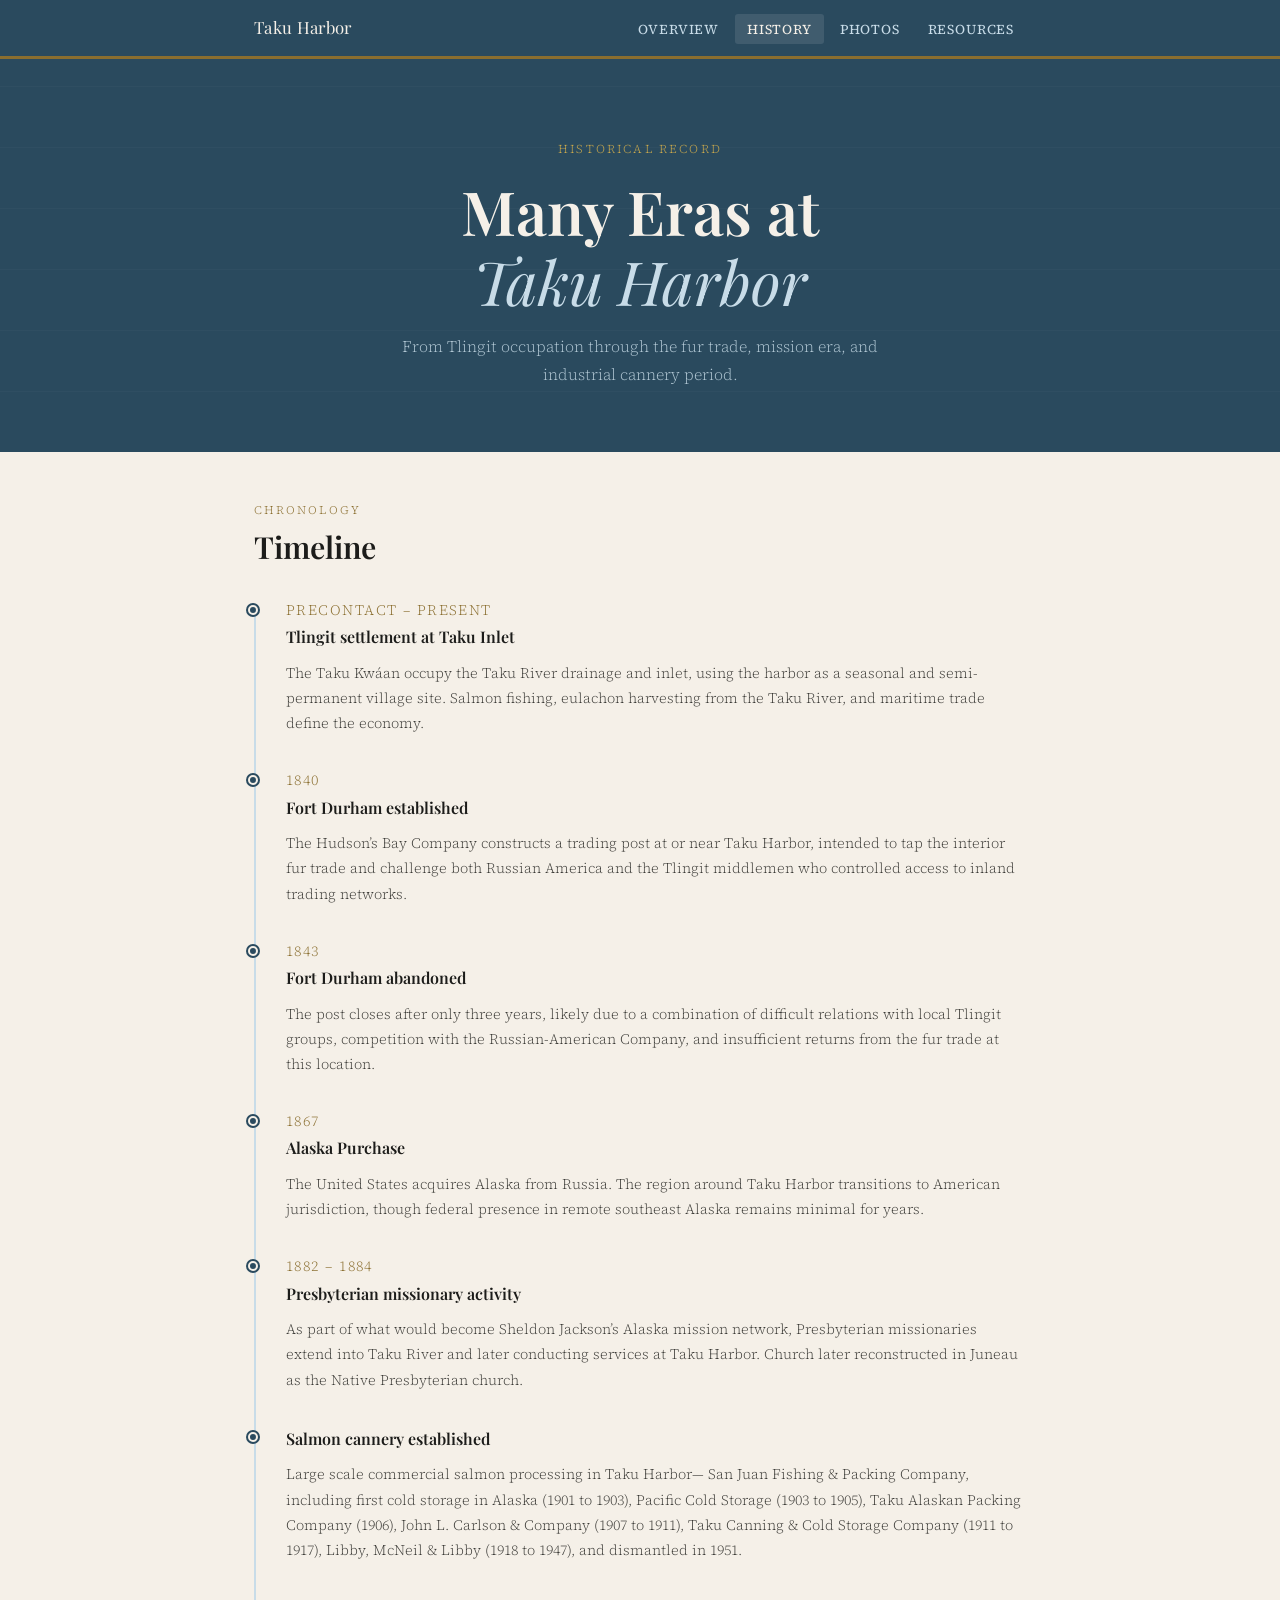
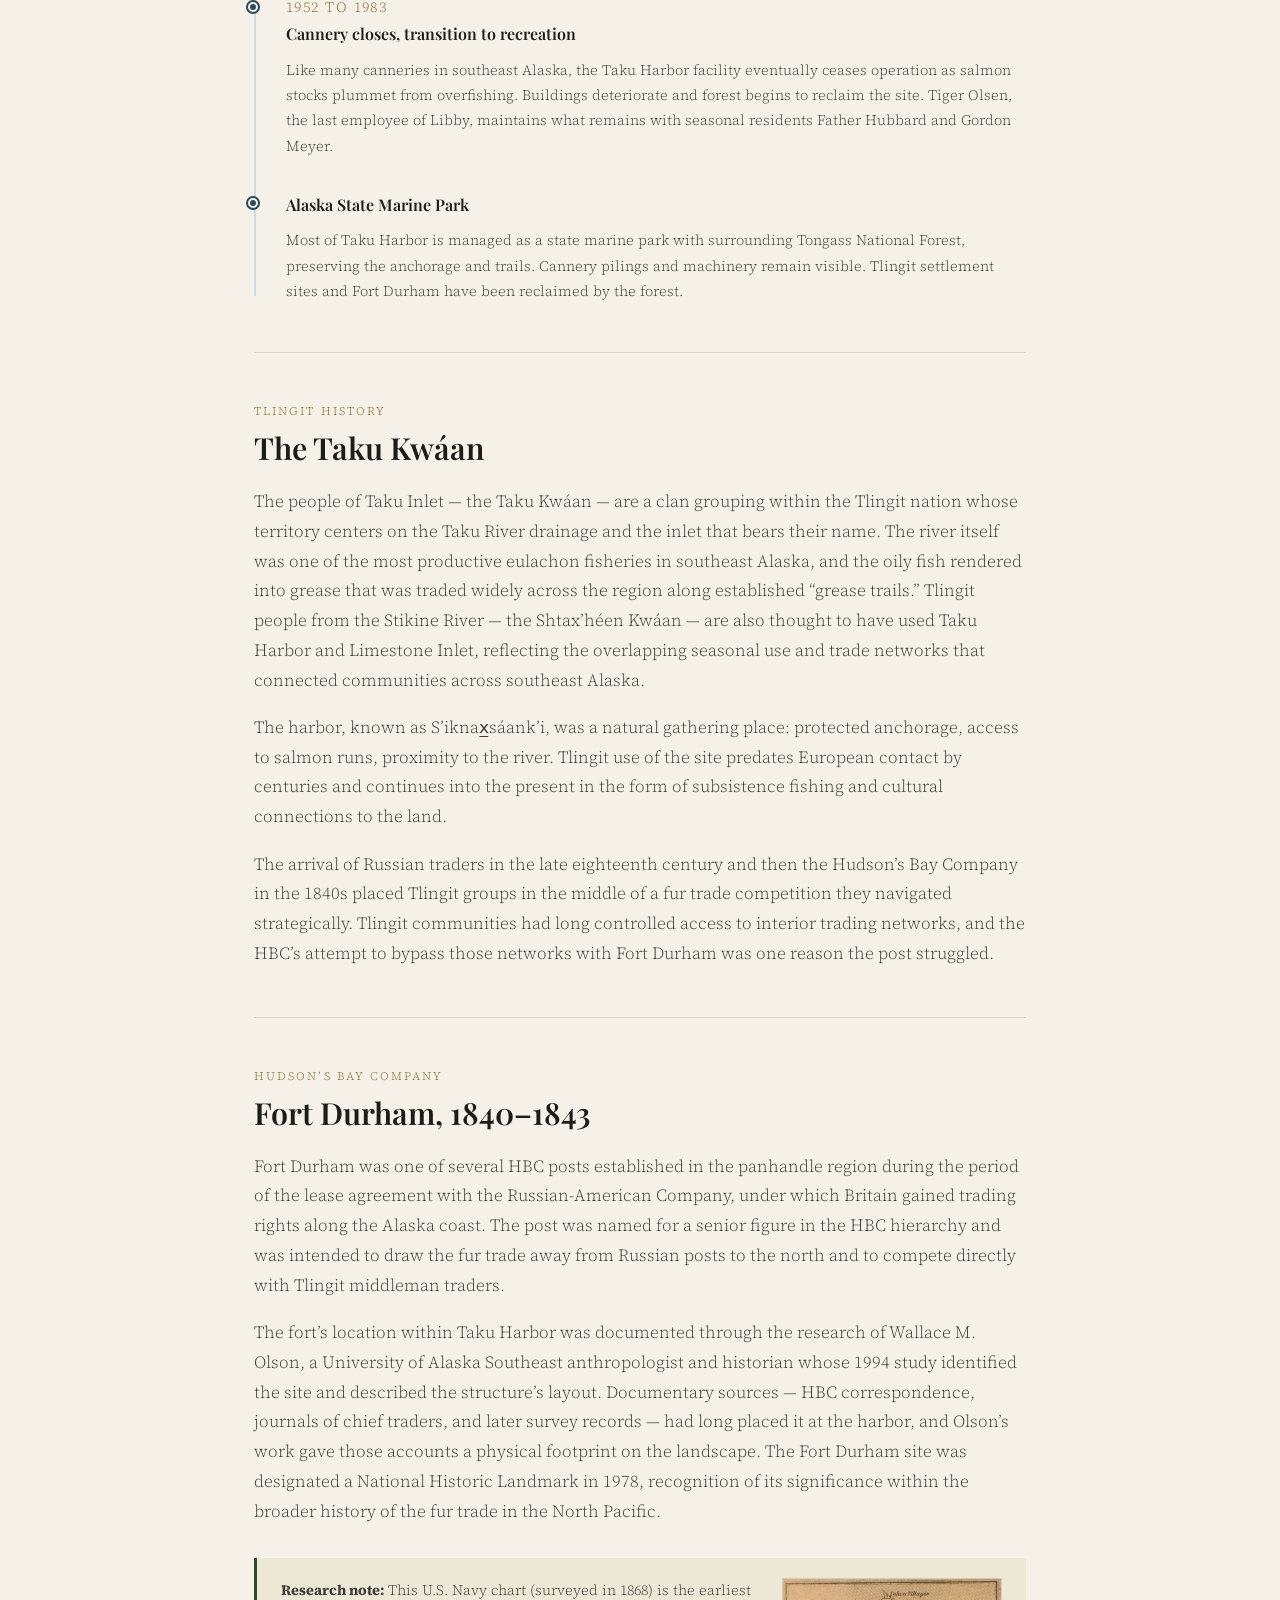
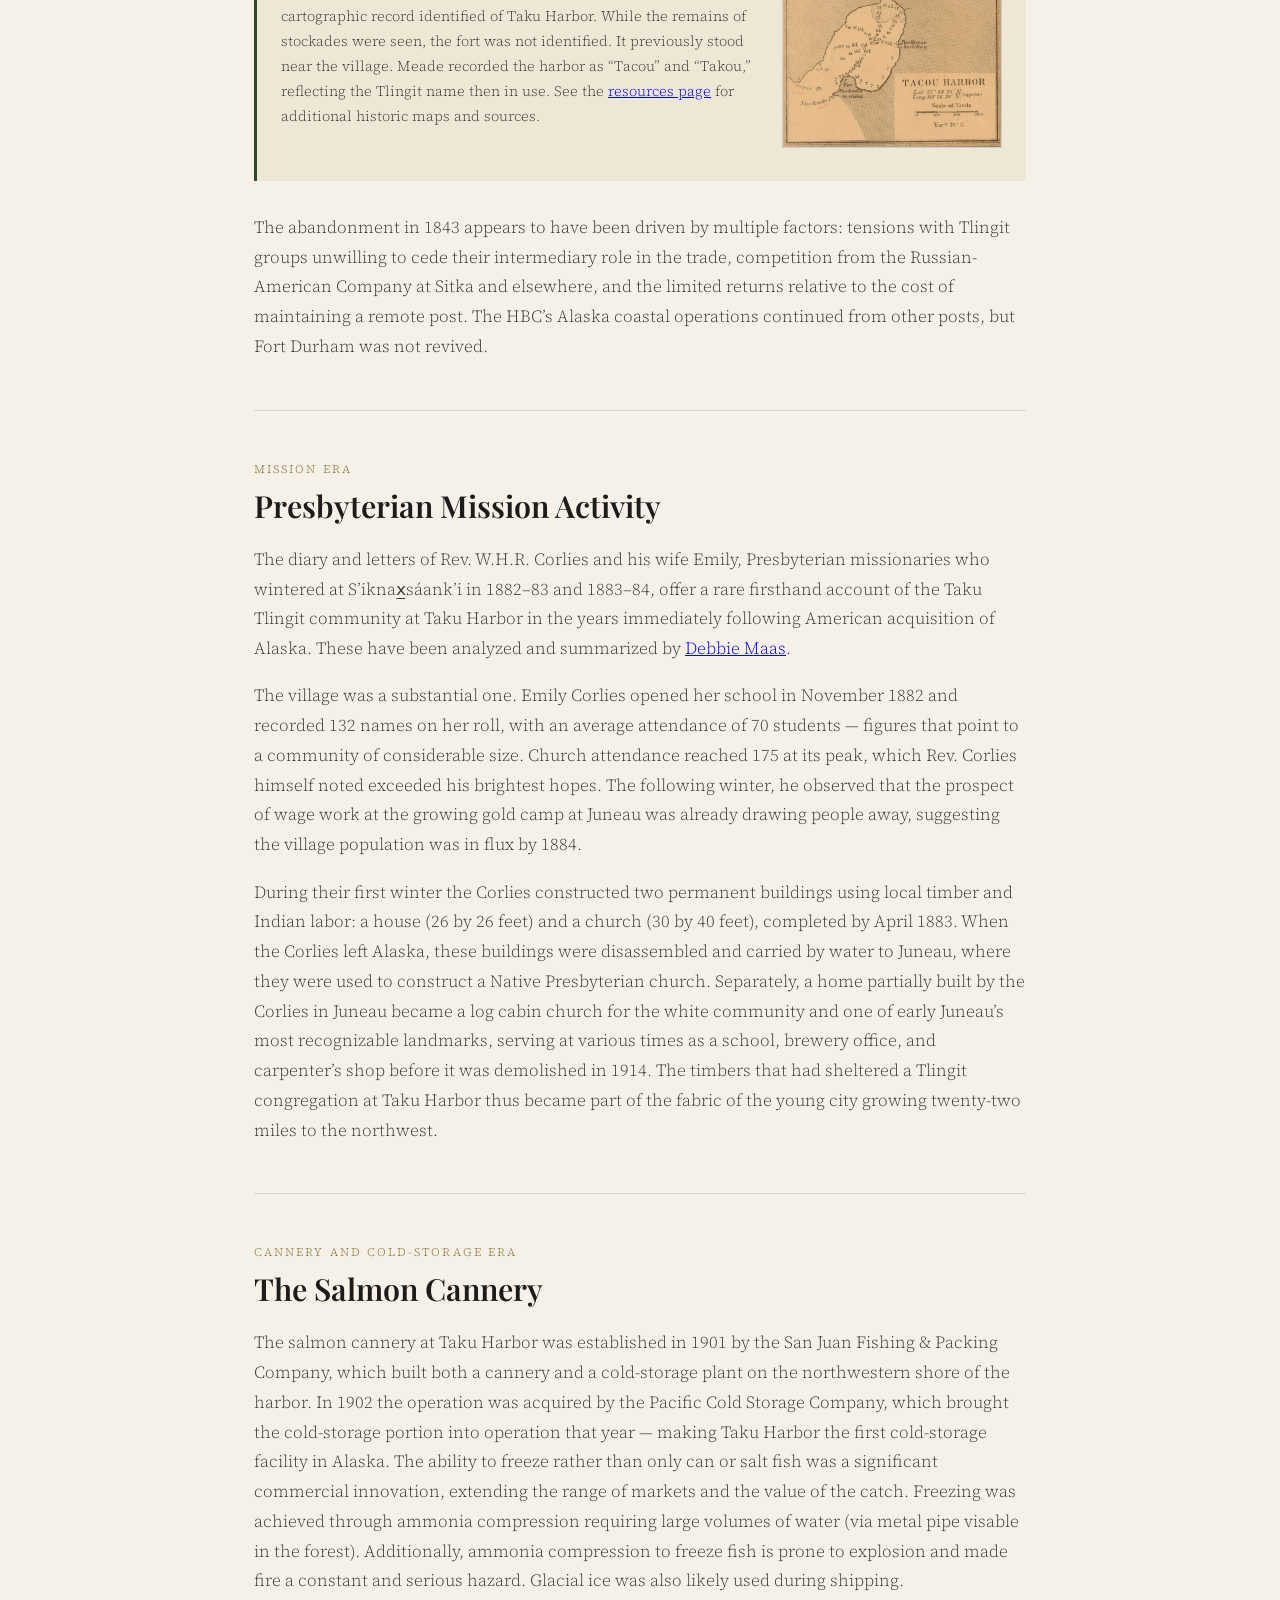
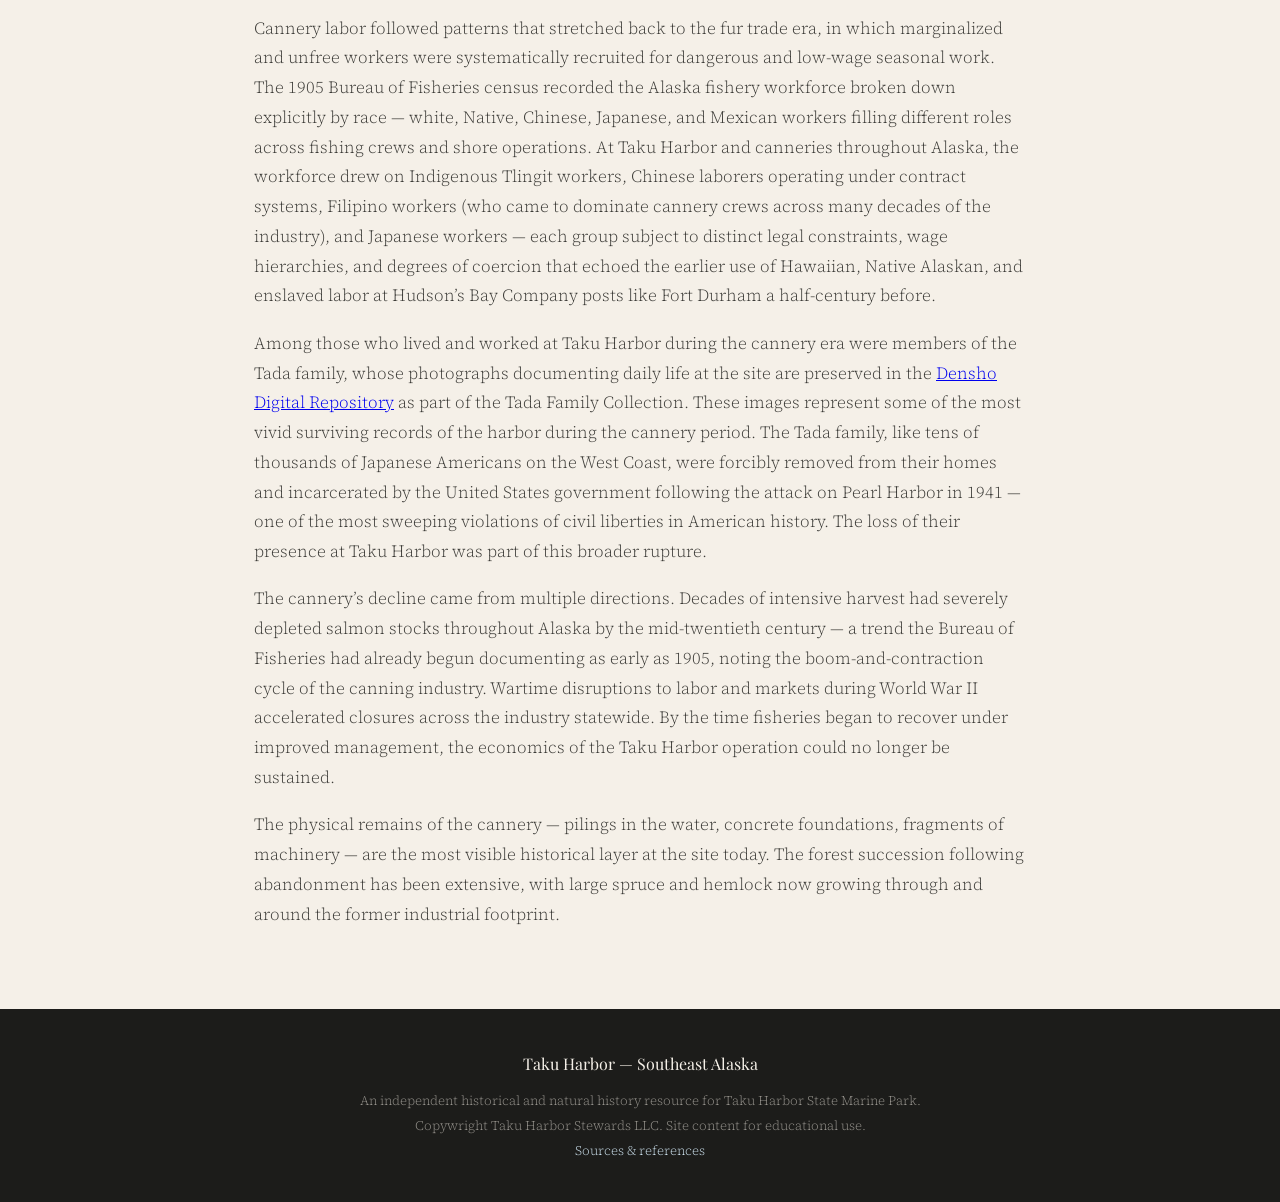
==== history.html @ 0e45187f "Update history.html" ====
<!DOCTYPE html>
<html lang="en">
<head>
  <meta charset="UTF-8">
  <meta name="viewport" content="width=device-width, initial-scale=1.0">
  <title>History — Taku Harbor</title>
  <meta name="description" content="The layered history of Taku Harbor: Tlingit settlements, Brief Hudson Bay Trading Post (Fort Durham 1840–1843), Salmon cannery boom, and State Marine Park.">
  <link rel="stylesheet" href="css/style.css">
</head>
<body>

<nav>
  <div class="nav-inner">
    <a href="index.html" class="site-title">Taku Harbor</a>
    <ul>
      <li><a href="index.html">Overview</a></li>
      <li><a href="history.html" class="active">History</a></li>
      <li><a href="photos.html">Photos</a></li>
      <li><a href="resources.html">Resources</a></li>
    </ul>
  </div>
</nav>

<header class="hero">
  <p class="hero-eyebrow">Historical record</p>
  <h1>Many Eras at<br><em>Taku Harbor</em></h1>
  <p class="hero-sub">From Tlingit occupation through the fur trade, mission era, and industrial cannery period.</p>
</header>

<main>

  <!-- TIMELINE OVERVIEW -->
  <p class="section-label">Chronology</p>
  <h2>Timeline</h2>

  <div class="timeline">
    <div class="timeline-item">
      <p class="timeline-date">Precontact &ndash; present</p>
      <h3>Tlingit settlement at Taku Inlet</h3>
      <p>The Taku Kwáan occupy the Taku River drainage and inlet, using the harbor as a seasonal and semi-permanent village site. Salmon fishing, eulachon harvesting from the Taku River, and maritime trade define the economy.</p>
    </div>
    <div class="timeline-item">
      <p class="timeline-date">1840</p>
      <h3>Fort Durham established</h3>
      <p>The Hudson&rsquo;s Bay Company constructs a trading post at or near Taku Harbor, intended to tap the interior fur trade and challenge both Russian America and the Tlingit middlemen who controlled access to inland trading networks.</p>
    </div>
    <div class="timeline-item">
      <p class="timeline-date">1843</p>
      <h3>Fort Durham abandoned</h3>
      <p>The post closes after only three years, likely due to a combination of difficult relations with local Tlingit groups, competition with the Russian-American Company, and insufficient returns from the fur trade at this location.</p>
    </div>
    <div class="timeline-item">
      <p class="timeline-date">1867</p>
      <h3>Alaska Purchase</h3>
      <p>The United States acquires Alaska from Russia. The region around Taku Harbor transitions to American jurisdiction, though federal presence in remote southeast Alaska remains minimal for years.</p>
    </div>
    <div class="timeline-item">
      <p class="timeline-date">1882 &ndash; 1884</p>
      <h3>Presbyterian missionary activity</h3>
      <p>As part of what would become Sheldon Jackson&rsquo;s Alaska mission network, Presbyterian missionaries extend into Taku River and later conducting services at Taku Harbor. Church later reconstructed in Juneau as the Native Presbyterian church.</p>
    </div>
    <div class="timeline-item">
      <p class="timeline-date"1901 to 1951</p>
      <h3>Salmon cannery established</h3>
      <p>Large scale commercial salmon processing in Taku Harbor— San Juan Fishing & Packing Company, including first cold storage in Alaska (1901 to 1903), Pacific Cold Storage (1903 to 1905), Taku Alaskan Packing Company (1906), John L. Carlson & Company (1907 to 1911), Taku Canning & Cold Storage Company (1911 to 1917), Libby, McNeil & Libby (1918 to 1947), and dismantled in 1951.</p>
    </div>
    <div class="timeline-item">
      <p class="timeline-date">1952 to 1983</p>
      <h3>Cannery closes, transition to recreation</h3>
      <p>Like many canneries in southeast Alaska, the Taku Harbor facility eventually ceases operation as salmon stocks plummet from overfishing. Buildings deteriorate and forest begins to reclaim the site. Tiger Olsen, the last employee of Libby, maintains what remains with seasonal residents Father Hubbard and Gordon Meyer.</p>
    </div>
    <div class="timeline-item">
      <p class="timeline-date"1986 to Present</p>
      <h3>Alaska State Marine Park</h3>
      <p>Most of Taku Harbor is managed as a state marine park with surrounding Tongass National Forest, preserving the anchorage and trails. Cannery pilings and machinery remain visible. Tlingit settlement sites and Fort Durham have been reclaimed by the forest.</p>
    </div>
  </div>

  <hr class="rule">

  <!-- TLINGIT -->
  <p class="section-label" id="tlingit">Tlingit history</p>
  <h2>The Taku Kwáan</h2>

  <p>The people of Taku Inlet — the Taku Kwáan — are a clan grouping within the Tlingit nation whose territory centers on the Taku River drainage and the inlet that bears their name. The river itself was one of the most productive eulachon fisheries in southeast Alaska, and the oily fish rendered into grease that was traded widely across the region along established &ldquo;grease trails.&rdquo; Tlingit people from the Stikine River — the Shtax&rsquo;héen Kwáan — are also thought to have used Taku Harbor and Limestone Inlet, reflecting the overlapping seasonal use and trade networks that connected communities across southeast Alaska.</p>
  <p>The harbor, known as S&#x2019;iknax&#x0332;s&#xE1;ank&#x02BC;i, was a natural gathering place: protected anchorage, access to salmon runs, proximity to the river. Tlingit use of the site predates European contact by centuries and continues into the present in the form of subsistence fishing and cultural connections to the land.</p>

  <p>The arrival of Russian traders in the late eighteenth century and then the Hudson&rsquo;s Bay Company in the 1840s placed Tlingit groups in the middle of a fur trade competition they navigated strategically. Tlingit communities had long controlled access to interior trading networks, and the HBC&rsquo;s attempt to bypass those networks with Fort Durham was one reason the post struggled.</p>

  <hr class="rule">

  <!-- FORT DURHAM -->
  <p class="section-label" id="fort-durham">Hudson&rsquo;s Bay Company</p>
  <h2>Fort Durham, 1840&ndash;1843</h2>

  <p>Fort Durham was one of several HBC posts established in the panhandle region during the period of the lease agreement with the Russian-American Company, under which Britain gained trading rights along the Alaska coast. The post was named for a senior figure in the HBC hierarchy and was intended to draw the fur trade away from Russian posts to the north and to compete directly with Tlingit middleman traders.</p>

  <p>The fort&rsquo;s location within Taku Harbor was documented through the research of Wallace M. Olson, a University of Alaska Southeast anthropologist and historian whose 1994 study identified the site and described the structure&rsquo;s layout. Documentary sources — HBC correspondence, journals of chief traders, and later survey records — had long placed it at the harbor, and Olson&rsquo;s work gave those accounts a physical footprint on the landscape. The Fort Durham site was designated a National Historic Landmark in 1978, recognition of its significance within the broader history of the fur trade in the North Pacific.</p>
  
  <div class="infobox">
    <img src="images/historic/taku-harbor-navy-1868.jpg" 
       alt="1868 U.S. Navy chart of Taku Harbor surveyed by Commander R. W. Meade, USN" 
       style="float: right; margin: 0 0 0.75em 1.25em; max-width: 220px; border: 1px solid #ccc;">
    <p><strong>Research note:</strong> This U.S. Navy chart (surveyed in 1868) is the earliest cartographic record identified of Taku Harbor. While the remains of stockades were seen, the fort was not identified. It previously stood near the village. Meade recorded the harbor as &ldquo;Tacou&rdquo; and &ldquo;Takou,&rdquo; reflecting the Tlingit name then in use. See the <a href="resources.html">resources page</a> for additional historic maps and sources.</p>
    <div style="clear: both;"></div>
  </div>

  <p>The abandonment in 1843 appears to have been driven by multiple factors: tensions with Tlingit groups unwilling to cede their intermediary role in the trade, competition from the Russian-American Company at Sitka and elsewhere, and the limited returns relative to the cost of maintaining a remote post. The HBC&rsquo;s Alaska coastal operations continued from other posts, but Fort Durham was not revived.</p>

  <hr class="rule">

  <!-- MISSION -->
  <p class="section-label" id="mission">Mission era</p>
  <h2>Presbyterian Mission Activity</h2>
<p>The diary and letters of Rev. W.H.R. Corlies and his wife Emily, Presbyterian missionaries who wintered at S&#x2019;iknax&#x0332;s&#xE1;ank&#x02BC;i in 1882&ndash;83 and 1883&ndash;84, offer a rare firsthand account of the Taku Tlingit community at Taku Harbor in the years immediately following American acquisition of Alaska. These have been analyzed and summarized by <a href="https://www.takudebbie.com/Corlies_biography_Maas_1-23.pdf" target="_blank">Debbie Maas</a>.</p>

<p>The village was a substantial one. Emily Corlies opened her school in November 1882 and recorded 132 names on her roll, with an average attendance of 70 students &mdash; figures that point to a community of considerable size. Church attendance reached 175 at its peak, which Rev. Corlies himself noted exceeded his brightest hopes. The following winter, he observed that the prospect of wage work at the growing gold camp at Juneau was already drawing people away, suggesting the village population was in flux by 1884.</p>

<p>During their first winter the Corlies constructed two permanent buildings using local timber and Indian labor: a house (26 by 26 feet) and a church (30 by 40 feet), completed by April 1883. When the Corlies left Alaska, these buildings were disassembled and carried by water to Juneau, where they were used to construct a Native Presbyterian church. Separately, a home partially built by the Corlies in Juneau became a log cabin church for the white community and one of early Juneau&rsquo;s most recognizable landmarks, serving at various times as a school, brewery office, and carpenter&rsquo;s shop before it was demolished in 1914. The timbers that had sheltered a Tlingit congregation at Taku Harbor thus became part of the fabric of the young city growing twenty-two miles to the northwest.</p>
  <hr class="rule">

  <!-- CANNERY -->
  <p class="section-label" id="cannery">Cannery and cold-storage era</p>
  <h2>The Salmon Cannery</h2>
<p>The salmon cannery at Taku Harbor was established in 1901 by the San Juan Fishing &amp; Packing Company, which built both a cannery and a cold-storage plant on the northwestern shore of the harbor. In 1902 the operation was acquired by the Pacific Cold Storage Company, which brought the cold-storage portion into operation that year &mdash; making Taku Harbor the first cold-storage facility in Alaska. The ability to freeze rather than only can or salt fish was a significant commercial innovation, extending the range of markets and the value of the catch. Freezing was achieved through ammonia compression requiring large volumes of water (via metal pipe visable in the forest). Additionally, ammonia compression to freeze fish is prone to explosion and made fire a constant and serious hazard. Glacial ice was also likely used during shipping.</p>

<p>Cannery labor followed patterns that stretched back to the fur trade era, in which marginalized and unfree workers were systematically recruited for dangerous and low-wage seasonal work. The 1905 Bureau of Fisheries census recorded the Alaska fishery workforce broken down explicitly by race &mdash; white, Native, Chinese, Japanese, and Mexican workers filling different roles across fishing crews and shore operations. At Taku Harbor and canneries throughout Alaska, the workforce drew on Indigenous Tlingit workers, Chinese laborers operating under contract systems, Filipino workers (who came to dominate cannery crews across many decades of the industry), and Japanese workers &mdash; each group subject to distinct legal constraints, wage hierarchies, and degrees of coercion that echoed the earlier use of Hawaiian, Native Alaskan, and enslaved labor at Hudson&rsquo;s Bay Company posts like Fort Durham a half-century before.</p>

<p>Among those who lived and worked at Taku Harbor during the cannery era were members of the Tada family, whose photographs documenting daily life at the site are preserved in the <a href="https://densho.org" target="_blank">Densho Digital Repository</a> as part of the Tada Family Collection. These images represent some of the most vivid surviving records of the harbor during the cannery period. The Tada family, like tens of thousands of Japanese Americans on the West Coast, were forcibly removed from their homes and incarcerated by the United States government following the attack on Pearl Harbor in 1941 &mdash; one of the most sweeping violations of civil liberties in American history. The loss of their presence at Taku Harbor was part of this broader rupture.</p>

<p>The cannery&rsquo;s decline came from multiple directions. Decades of intensive harvest had severely depleted salmon stocks throughout Alaska by the mid-twentieth century &mdash; a trend the Bureau of Fisheries had already begun documenting as early as 1905, noting the boom-and-contraction cycle of the canning industry. Wartime disruptions to labor and markets during World War II accelerated closures across the industry statewide. By the time fisheries began to recover under improved management, the economics of the Taku Harbor operation could no longer be sustained.</p>

<p>The physical remains of the cannery &mdash; pilings in the water, concrete foundations, fragments of machinery &mdash; are the most visible historical layer at the site today. The forest succession following abandonment has been extensive, with large spruce and hemlock now growing through and around the former industrial footprint.</p>
</main>

<footer>
  <span class="footer-title">Taku Harbor — Southeast Alaska</span>
  An independent historical and natural history resource for Taku Harbor State Marine Park.<br>
  Copywright Taku Harbor Stewards LLC. Site content for educational use.<br>
  <a href="resources.html">Sources &amp; references</a>
</footer>

</body>
</html>
---- css/style.css ----
@import url('https://fonts.googleapis.com/css2?family=Playfair+Display:ital,wght@0,400;0,600;1,400&family=Source+Serif+4:ital,opsz,wght@0,8..60,300;0,8..60,400;1,8..60,300&display=swap');

*, *::before, *::after { box-sizing: border-box; margin: 0; padding: 0; }

:root {
  --ink:       #1c1c1a;
  --ink-mid:   #3d3c38;
  --ink-light: #6b6a64;
  --parchment: #f5f0e8;
  --parchment-dark: #ede7d6;
  --water:     #2a4a5e;
  --water-mid: #3d6b84;
  --water-light: #c8dce8;
  --spruce:    #2e4a2e;
  --spruce-mid: #456645;
  --gold:      #8a6e2f;
  --gold-light: #c9a84c;
  --rule:      rgba(28,28,26,0.12);
  --max-w:     820px;
  --serif: 'Playfair Display', Georgia, serif;
  --body:  'Source Serif 4', Georgia, serif;
}

html { scroll-behavior: smooth; }

body {
  font-family: var(--body);
  font-size: 17px;
  line-height: 1.75;
  color: var(--ink);
  background: var(--parchment);
  font-weight: 300;
}

/* ── NAV ── */
nav {
  background: var(--water);
  position: sticky;
  top: 0;
  z-index: 100;
  border-bottom: 3px solid var(--gold);
}

nav .nav-inner {
  max-width: var(--max-w);
  margin: 0 auto;
  display: flex;
  align-items: center;
  justify-content: space-between;
  padding: 0 1.5rem;
  height: 56px;
}

nav .site-title {
  font-family: var(--serif);
  font-size: 1.05rem;
  color: var(--parchment);
  text-decoration: none;
  letter-spacing: 0.02em;
}

nav ul {
  list-style: none;
  display: flex;
  gap: 0.25rem;
}

nav ul a {
  color: var(--water-light);
  text-decoration: none;
  font-size: 0.85rem;
  letter-spacing: 0.06em;
  text-transform: uppercase;
  padding: 0.35rem 0.75rem;
  border-radius: 3px;
  transition: color 0.15s, background 0.15s;
  font-family: var(--body);
  font-weight: 400;
}

nav ul a:hover, nav ul a.active {
  color: var(--parchment);
  background: rgba(255,255,255,0.1);
}

/* ── HERO ── */
.hero {
  background: var(--water);
  color: var(--parchment);
  padding: 5rem 1.5rem 4rem;
  text-align: center;
  position: relative;
  overflow: hidden;
}

.hero::before {
  content: '';
  position: absolute;
  inset: 0;
  background: repeating-linear-gradient(
    0deg,
    transparent,
    transparent 60px,
    rgba(255,255,255,0.025) 60px,
    rgba(255,255,255,0.025) 61px
  );
  pointer-events: none;
}

.hero-eyebrow {
  font-size: 0.75rem;
  letter-spacing: 0.18em;
  text-transform: uppercase;
  color: var(--gold-light);
  margin-bottom: 1rem;
}

.hero h1 {
  font-family: var(--serif);
  font-size: clamp(2.2rem, 6vw, 3.8rem);
  font-weight: 600;
  line-height: 1.15;
  margin-bottom: 0.5rem;
}

.hero h1 em {
  font-style: italic;
  font-weight: 400;
  color: var(--water-light);
}

.hero .hero-sub {
  font-size: 1rem;
  color: rgba(200,220,232,0.85);
  max-width: 520px;
  margin: 1rem auto 0;
  font-weight: 300;
}

.hero-coords {
  margin-top: 2rem;
  font-size: 0.78rem;
  letter-spacing: 0.1em;
  color: rgba(200,220,232,0.5);
  font-family: 'Courier New', monospace;
}

/* ── MAIN CONTENT ── */
main {
  max-width: var(--max-w);
  margin: 0 auto;
  padding: 3rem 1.5rem 5rem;
}

/* ── SECTION HEADERS ── */
.section-label {
  font-size: 0.72rem;
  letter-spacing: 0.18em;
  text-transform: uppercase;
  color: var(--gold);
  margin-bottom: 0.5rem;
}

h2 {
  font-family: var(--serif);
  font-size: 1.9rem;
  font-weight: 600;
  color: var(--ink);
  line-height: 1.25;
  margin-bottom: 1.25rem;
}

h3 {
  font-family: var(--serif);
  font-size: 1.25rem;
  font-weight: 600;
  color: var(--ink-mid);
  margin-bottom: 0.6rem;
  margin-top: 2rem;
}

p { margin-bottom: 1.1rem; color: var(--ink-mid); }
p:last-child { margin-bottom: 0; }

.rule {
  border: none;
  border-top: 1px solid var(--rule);
  margin: 3rem 0;
}

/* ── CARDS ── */
.card-grid {
  display: grid;
  grid-template-columns: repeat(auto-fit, minmax(220px, 1fr));
  gap: 1.25rem;
  margin: 2rem 0;
}

.card {
  background: #fff;
  border: 1px solid var(--rule);
  border-radius: 4px;
  padding: 1.5rem;
  border-top: 3px solid var(--water);
  text-decoration: none;
  color: inherit;
  display: block;
  transition: box-shadow 0.2s, transform 0.2s;
}

.card:hover {
  box-shadow: 0 4px 16px rgba(42,74,94,0.12);
  transform: translateY(-2px);
}

.card-era {
  font-size: 0.72rem;
  letter-spacing: 0.12em;
  text-transform: uppercase;
  color: var(--gold);
  margin-bottom: 0.4rem;
}

.card h3 { margin-top: 0; font-size: 1.05rem; }
.card p { font-size: 0.9rem; color: var(--ink-light); margin: 0; }

/* ── TIMELINE ── */
.timeline {
  position: relative;
  padding-left: 2rem;
  margin: 2rem 0;
}

.timeline::before {
  content: '';
  position: absolute;
  left: 0;
  top: 8px;
  bottom: 8px;
  width: 2px;
  background: var(--water-light);
}

.timeline-item {
  position: relative;
  margin-bottom: 2rem;
}

.timeline-item::before {
  content: '';
  position: absolute;
  left: -2.4rem;
  top: 7px;
  width: 10px;
  height: 10px;
  border-radius: 50%;
  background: var(--water);
  border: 2px solid var(--parchment);
  box-shadow: 0 0 0 2px var(--water);
}

.timeline-date {
  font-size: 0.78rem;
  letter-spacing: 0.1em;
  text-transform: uppercase;
  color: var(--gold);
  margin-bottom: 0.2rem;
}

.timeline-item h3 { margin-top: 0; font-size: 1rem; color: var(--ink); }
.timeline-item p { font-size: 0.9rem; margin: 0; }

/* ── PHOTO GRID ── */
.photo-grid {
  display: grid;
  grid-template-columns: repeat(auto-fill, minmax(240px, 1fr));
  gap: 1rem;
  margin: 2rem 0;
}

.photo-item {
  position: relative;
  overflow: hidden;
  border-radius: 3px;
  background: var(--parchment-dark);
  aspect-ratio: 4/3;
  border: 1px solid var(--rule);
}

.photo-item img {
  width: 100%;
  height: 100%;
  object-fit: cover;
  display: block;
  transition: transform 0.4s ease;
}

.photo-item:hover img { transform: scale(1.04); }

.photo-caption {
  position: absolute;
  bottom: 0;
  left: 0;
  right: 0;
  background: linear-gradient(transparent, rgba(28,28,26,0.75));
  color: #fff;
  font-size: 0.78rem;
  padding: 1.5rem 0.75rem 0.6rem;
  opacity: 0;
  transition: opacity 0.25s;
}

.photo-item:hover .photo-caption { opacity: 1; }

.photo-placeholder {
  width: 100%;
  height: 100%;
  display: flex;
  flex-direction: column;
  align-items: center;
  justify-content: center;
  color: var(--ink-light);
  font-size: 0.8rem;
  text-align: center;
  padding: 1rem;
  gap: 0.5rem;
}

.photo-placeholder svg { opacity: 0.35; }

/* ── RESOURCE LIST ── */
.resource-list { list-style: none; margin: 1.5rem 0; }

.resource-list li {
  border-top: 1px solid var(--rule);
  padding: 1rem 0;
}

.resource-list li:last-child { border-bottom: 1px solid var(--rule); }

.resource-list a {
  color: var(--water);
  text-decoration: none;
  font-weight: 400;
  font-size: 1rem;
}

.resource-list a:hover { text-decoration: underline; color: var(--water-mid); }

.resource-meta {
  font-size: 0.8rem;
  color: var(--ink-light);
  margin-top: 0.2rem;
}

.resource-tag {
  display: inline-block;
  font-size: 0.68rem;
  letter-spacing: 0.08em;
  text-transform: uppercase;
  background: var(--water-light);
  color: var(--water);
  padding: 0.15rem 0.5rem;
  border-radius: 2px;
  margin-right: 0.4rem;
  font-weight: 400;
}

/* ── INFOBOX ── */
.infobox {
  background: var(--parchment-dark);
  border-left: 3px solid var(--spruce);
  padding: 1.25rem 1.5rem;
  margin: 2rem 0;
  border-radius: 0 3px 3px 0;
}

.infobox p { font-size: 0.9rem; color: var(--ink-mid); }

/* ── FOOTER ── */
footer {
  background: var(--ink);
  color: rgba(245,240,232,0.55);
  padding: 2.5rem 1.5rem;
  text-align: center;
  font-size: 0.82rem;
  line-height: 1.9;
}

footer a { color: var(--water-light); text-decoration: none; }
footer a:hover { text-decoration: underline; }
footer .footer-title {
  font-family: var(--serif);
  color: var(--parchment);
  font-size: 1rem;
  display: block;
  margin-bottom: 0.5rem;
}

/* ── RESPONSIVE ── */
@media (max-width: 600px) {
  nav ul a { padding: 0.3rem 0.45rem; font-size: 0.75rem; }
  .hero { padding: 3.5rem 1rem 3rem; }
  main { padding: 2rem 1rem 4rem; }
  .card-grid { grid-template-columns: 1fr; }
}
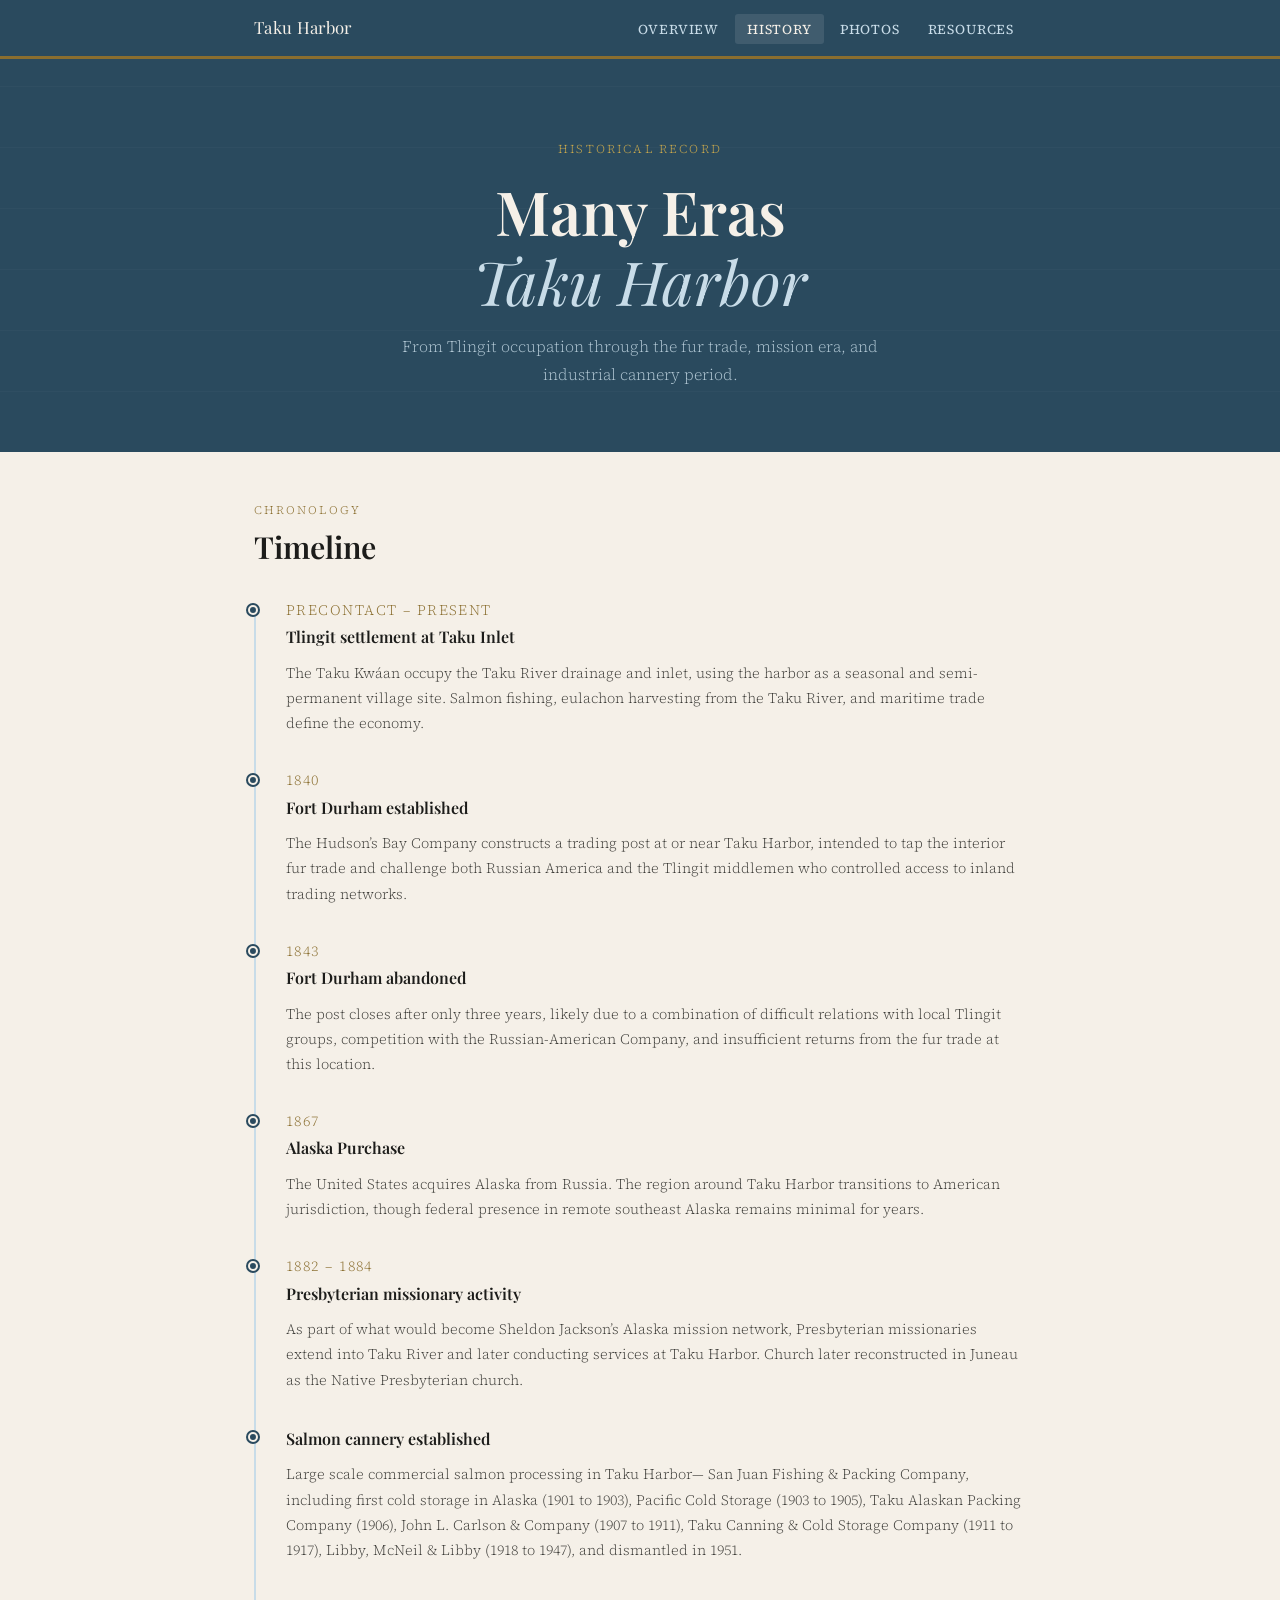
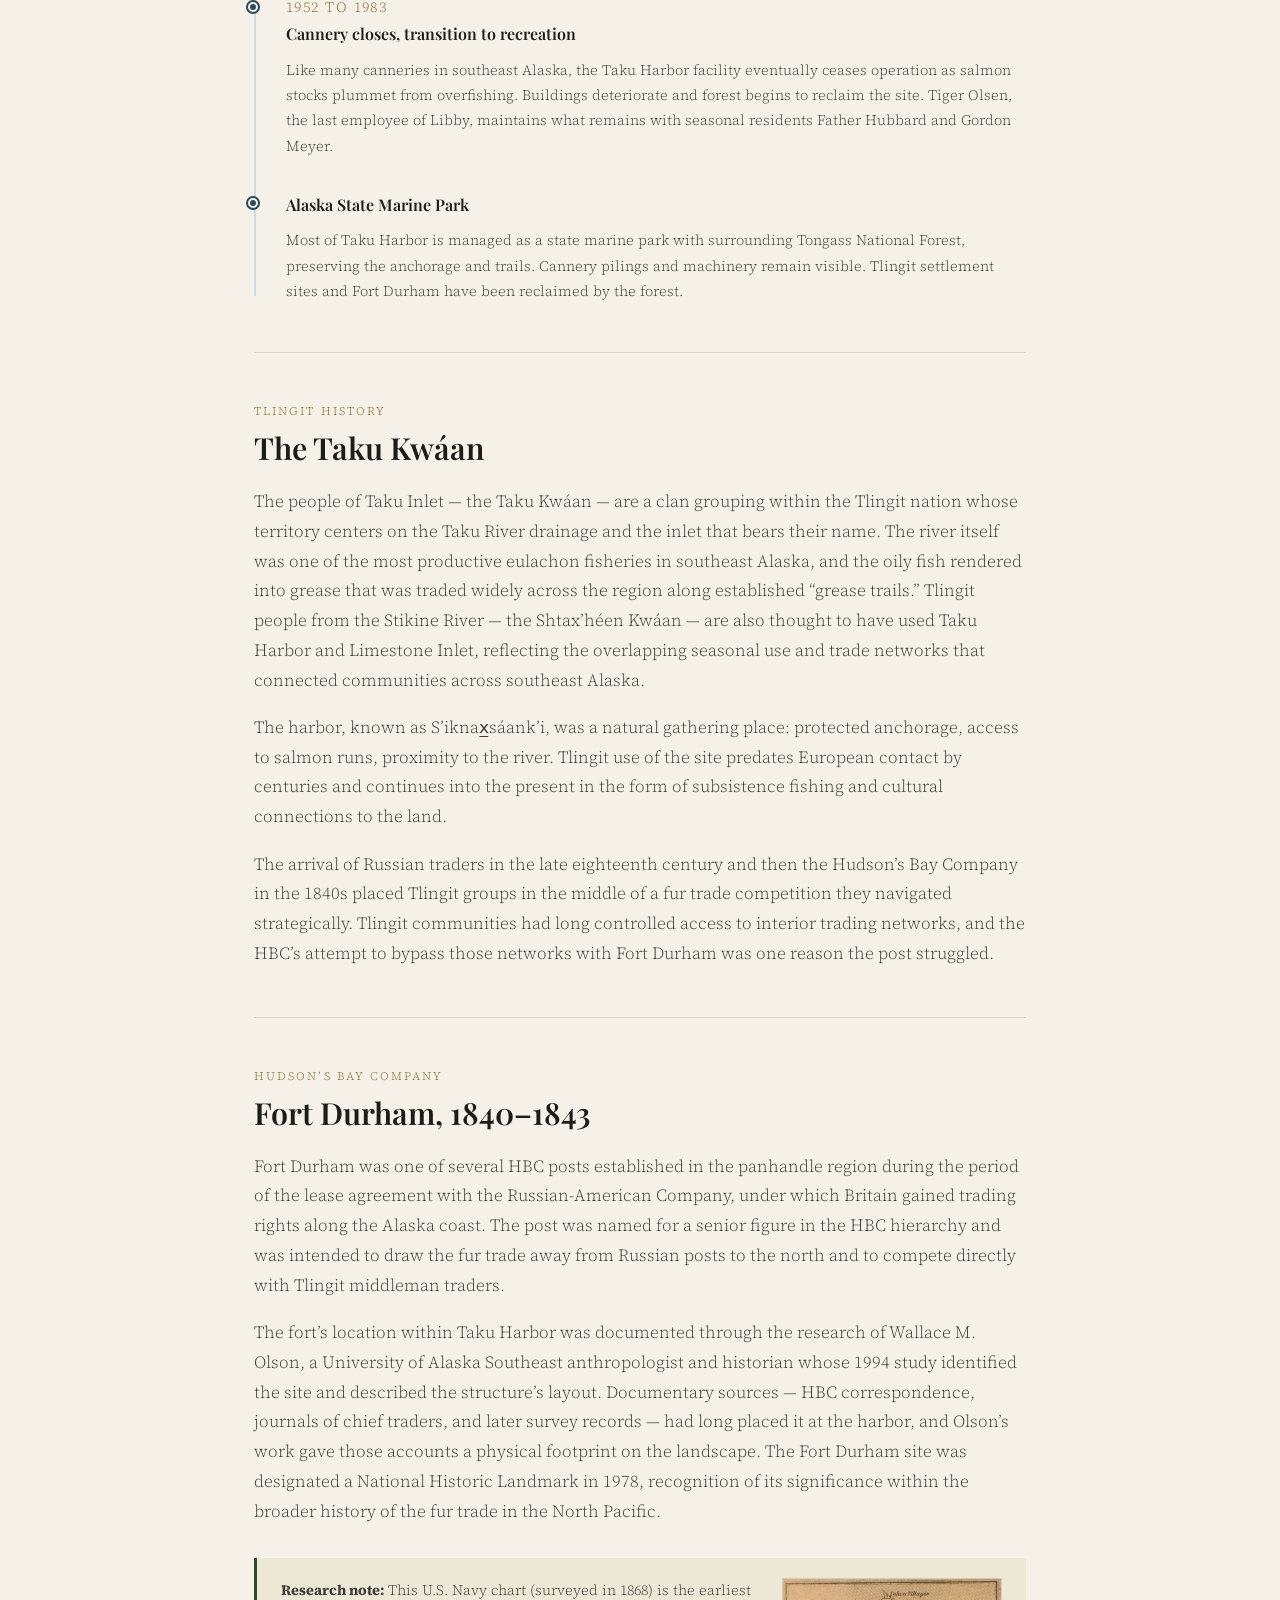
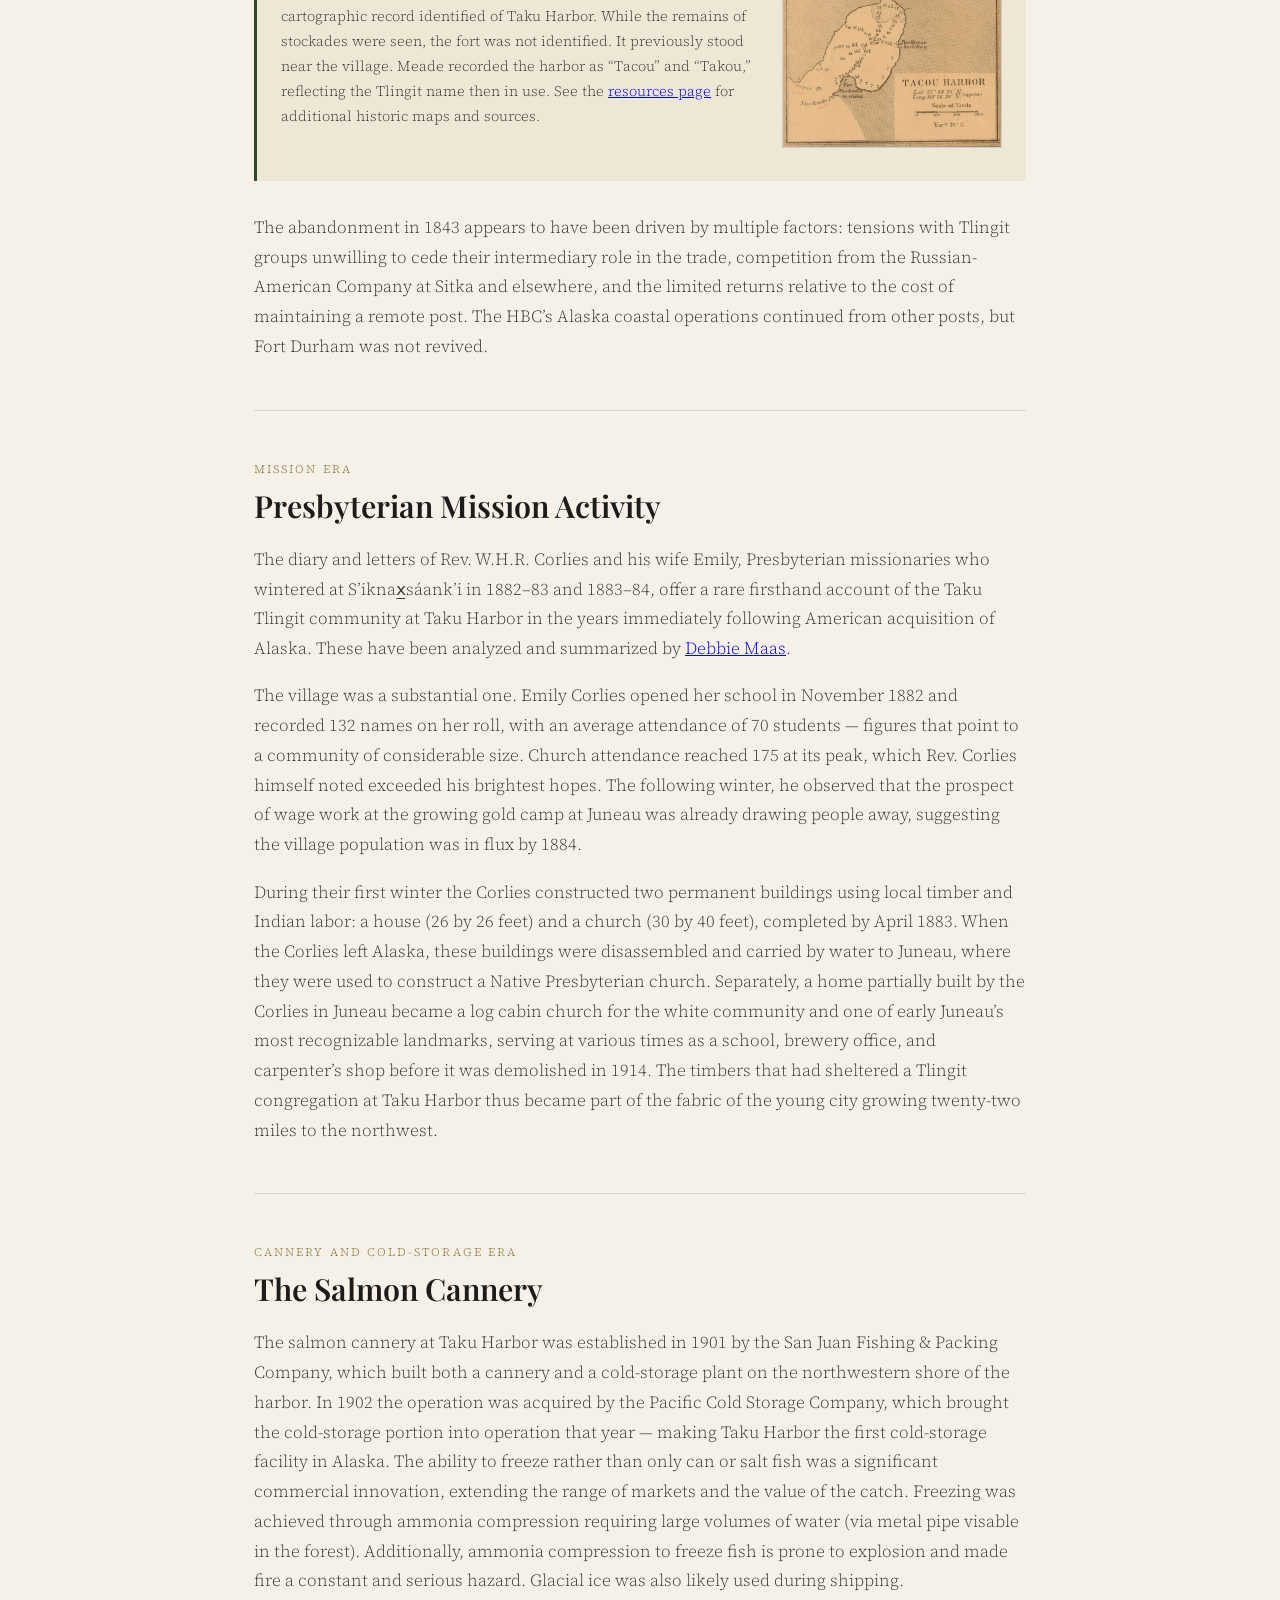
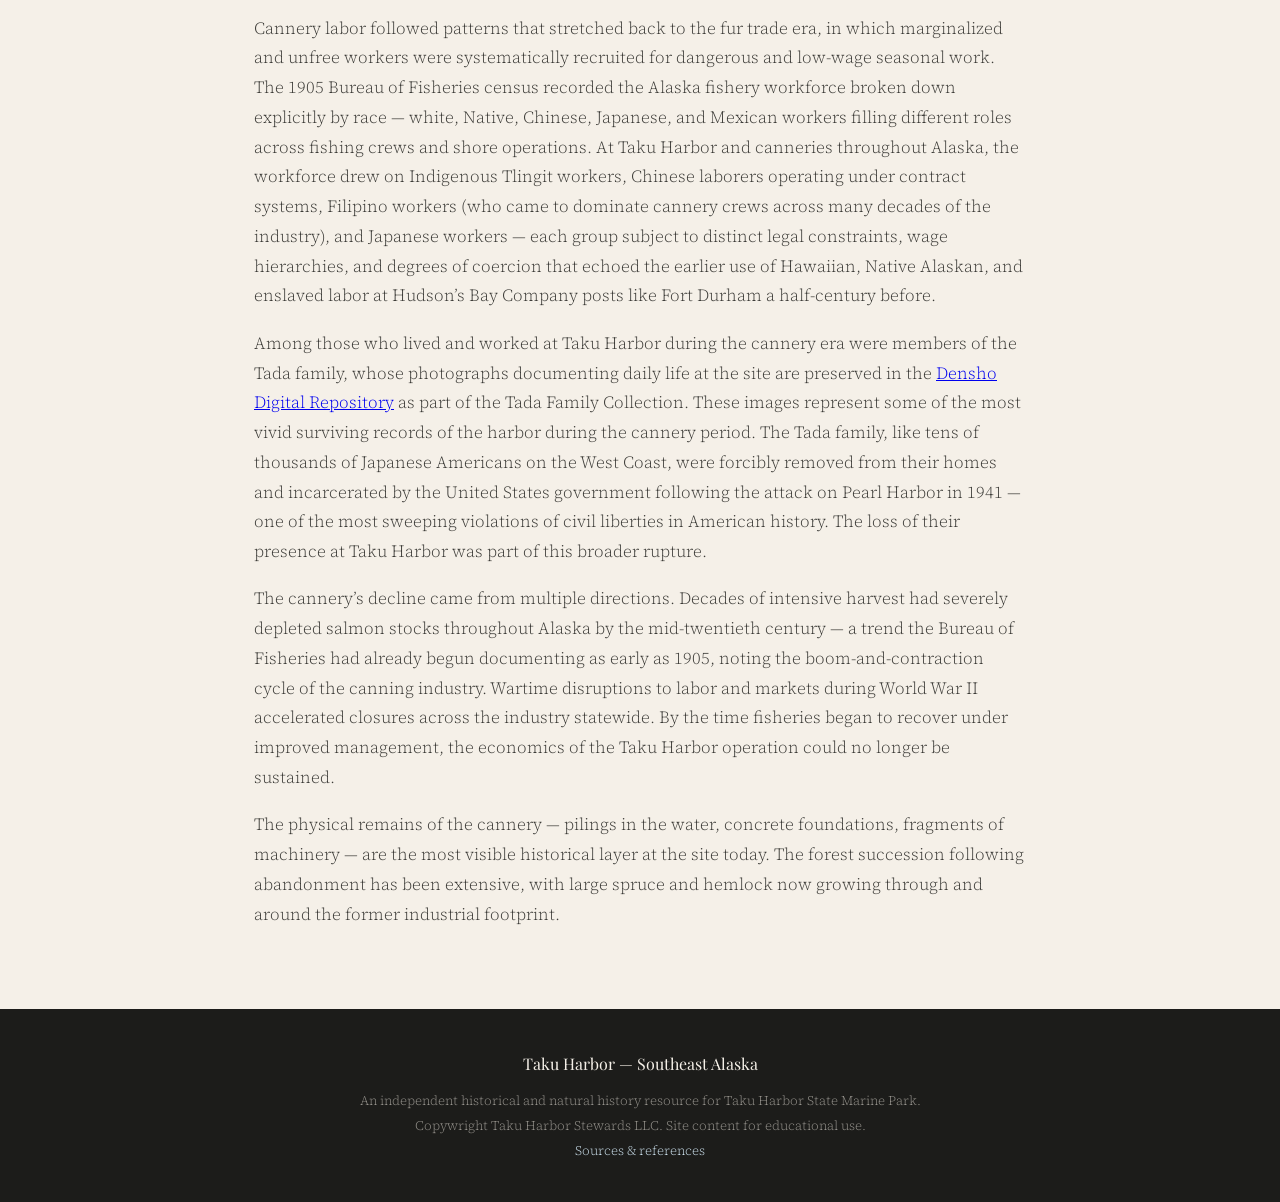
==== commit ee42856f: "Fix header text formatting in history.html" ====
--- a/history.html
+++ b/history.html
@@ -23,7 +23,7 @@
 
 <header class="hero">
   <p class="hero-eyebrow">Historical record</p>
-  <h1>Many Eras at<br><em>Taku Harbor</em></h1>
+  <h1>Many Eras<br><em>Taku Harbor</em></h1>
   <p class="hero-sub">From Tlingit occupation through the fur trade, mission era, and industrial cannery period.</p>
 </header>
 
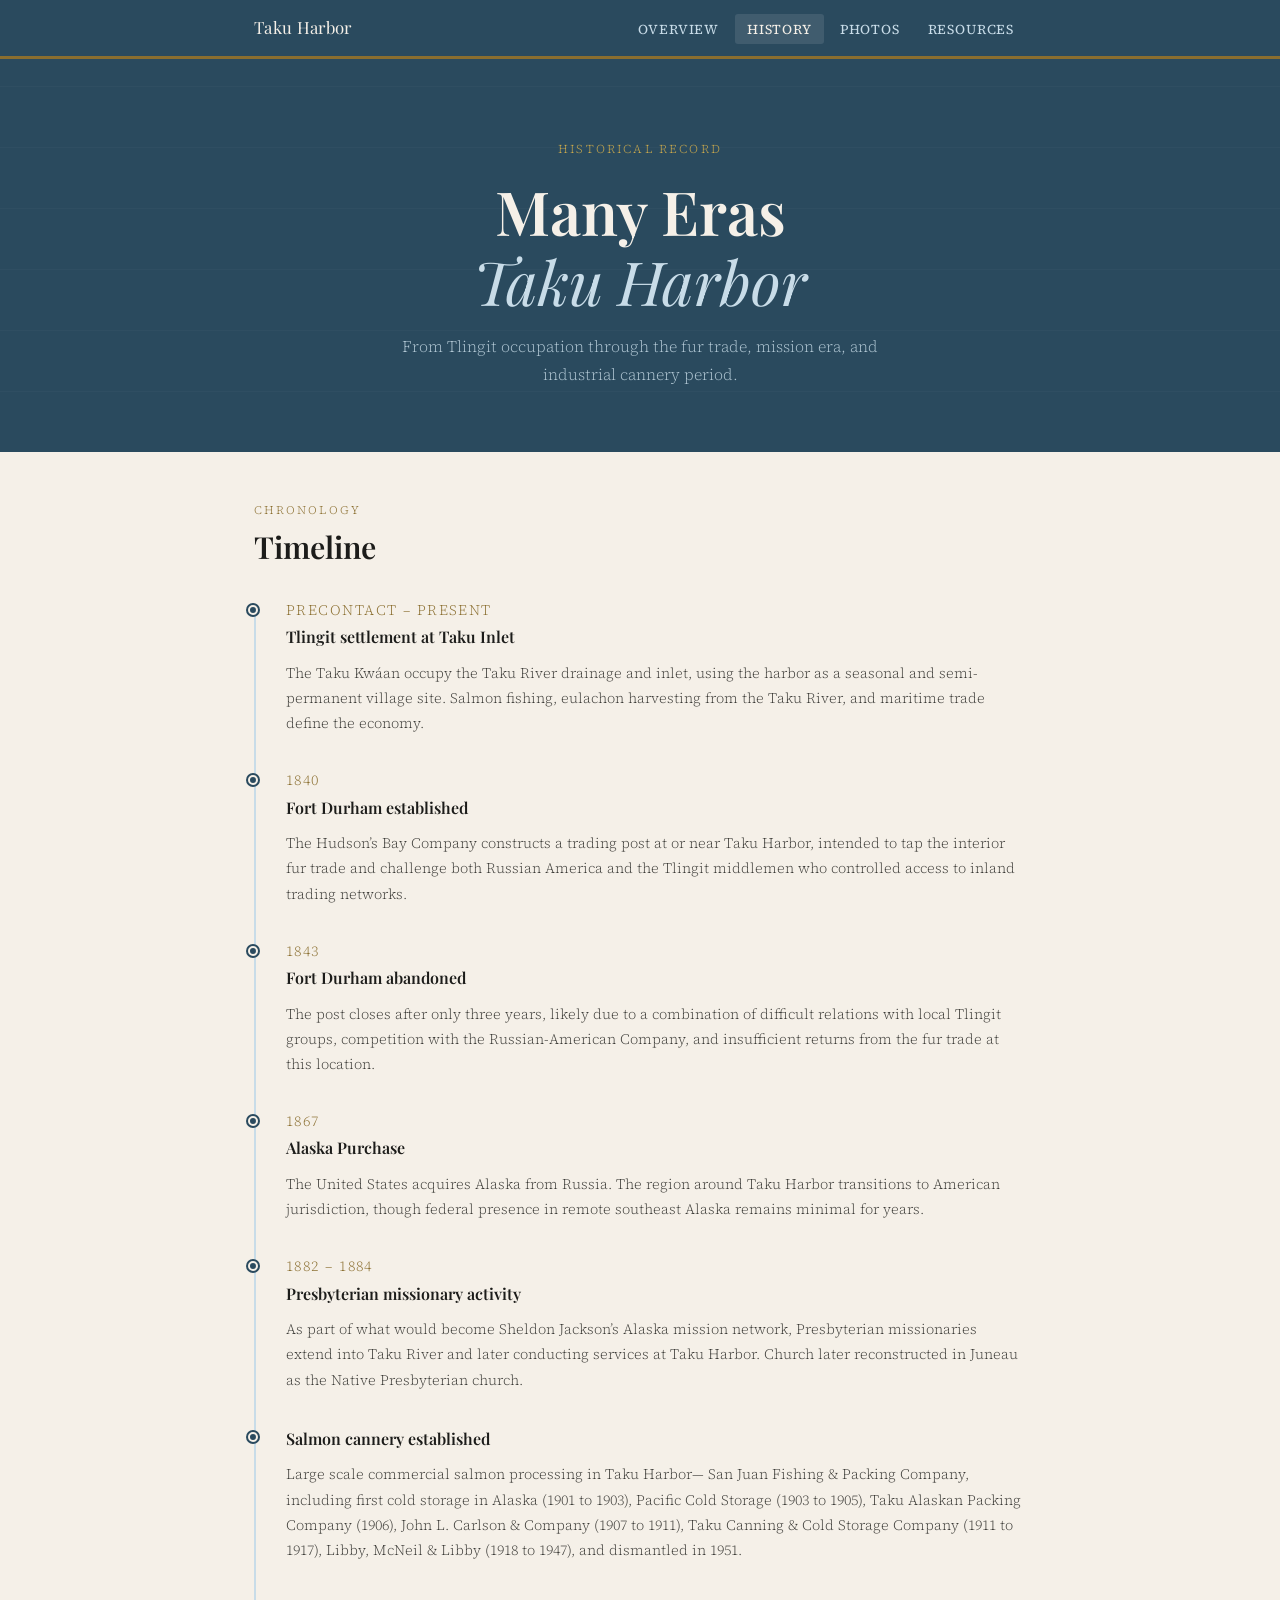
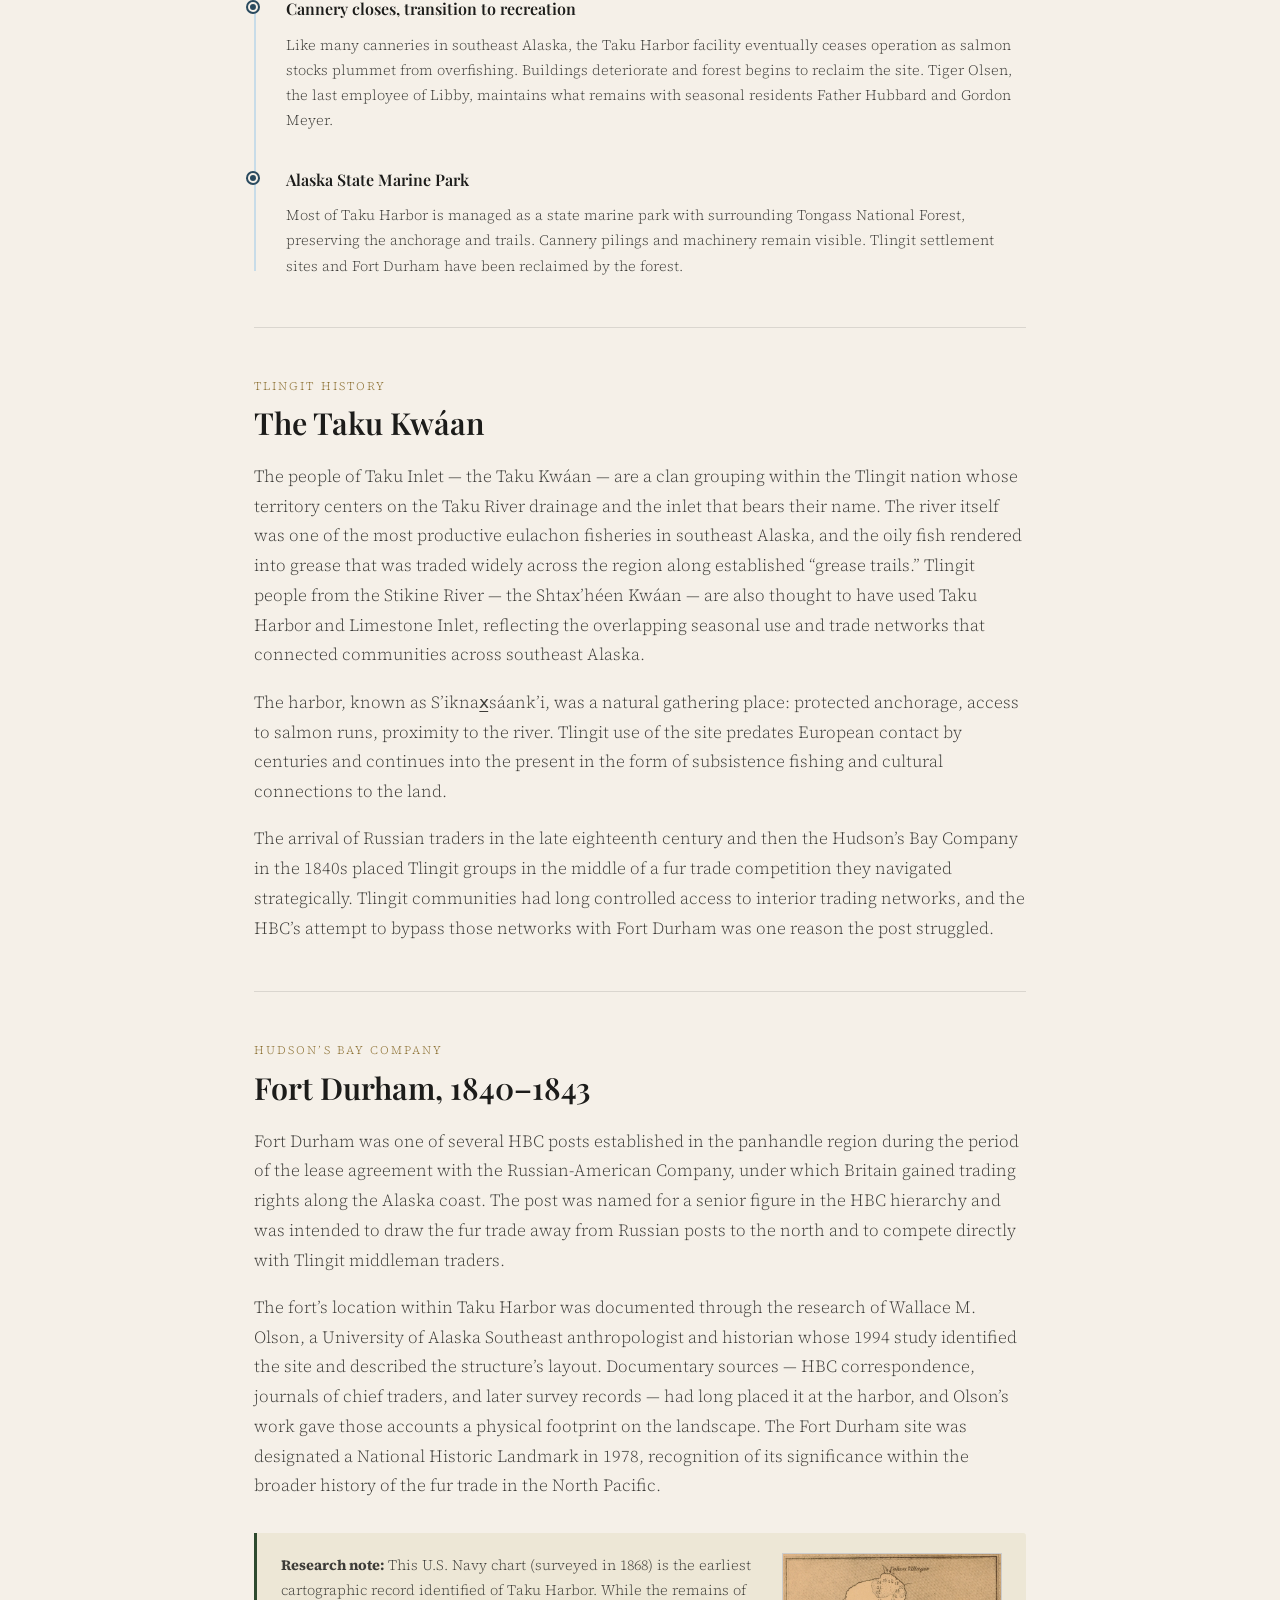
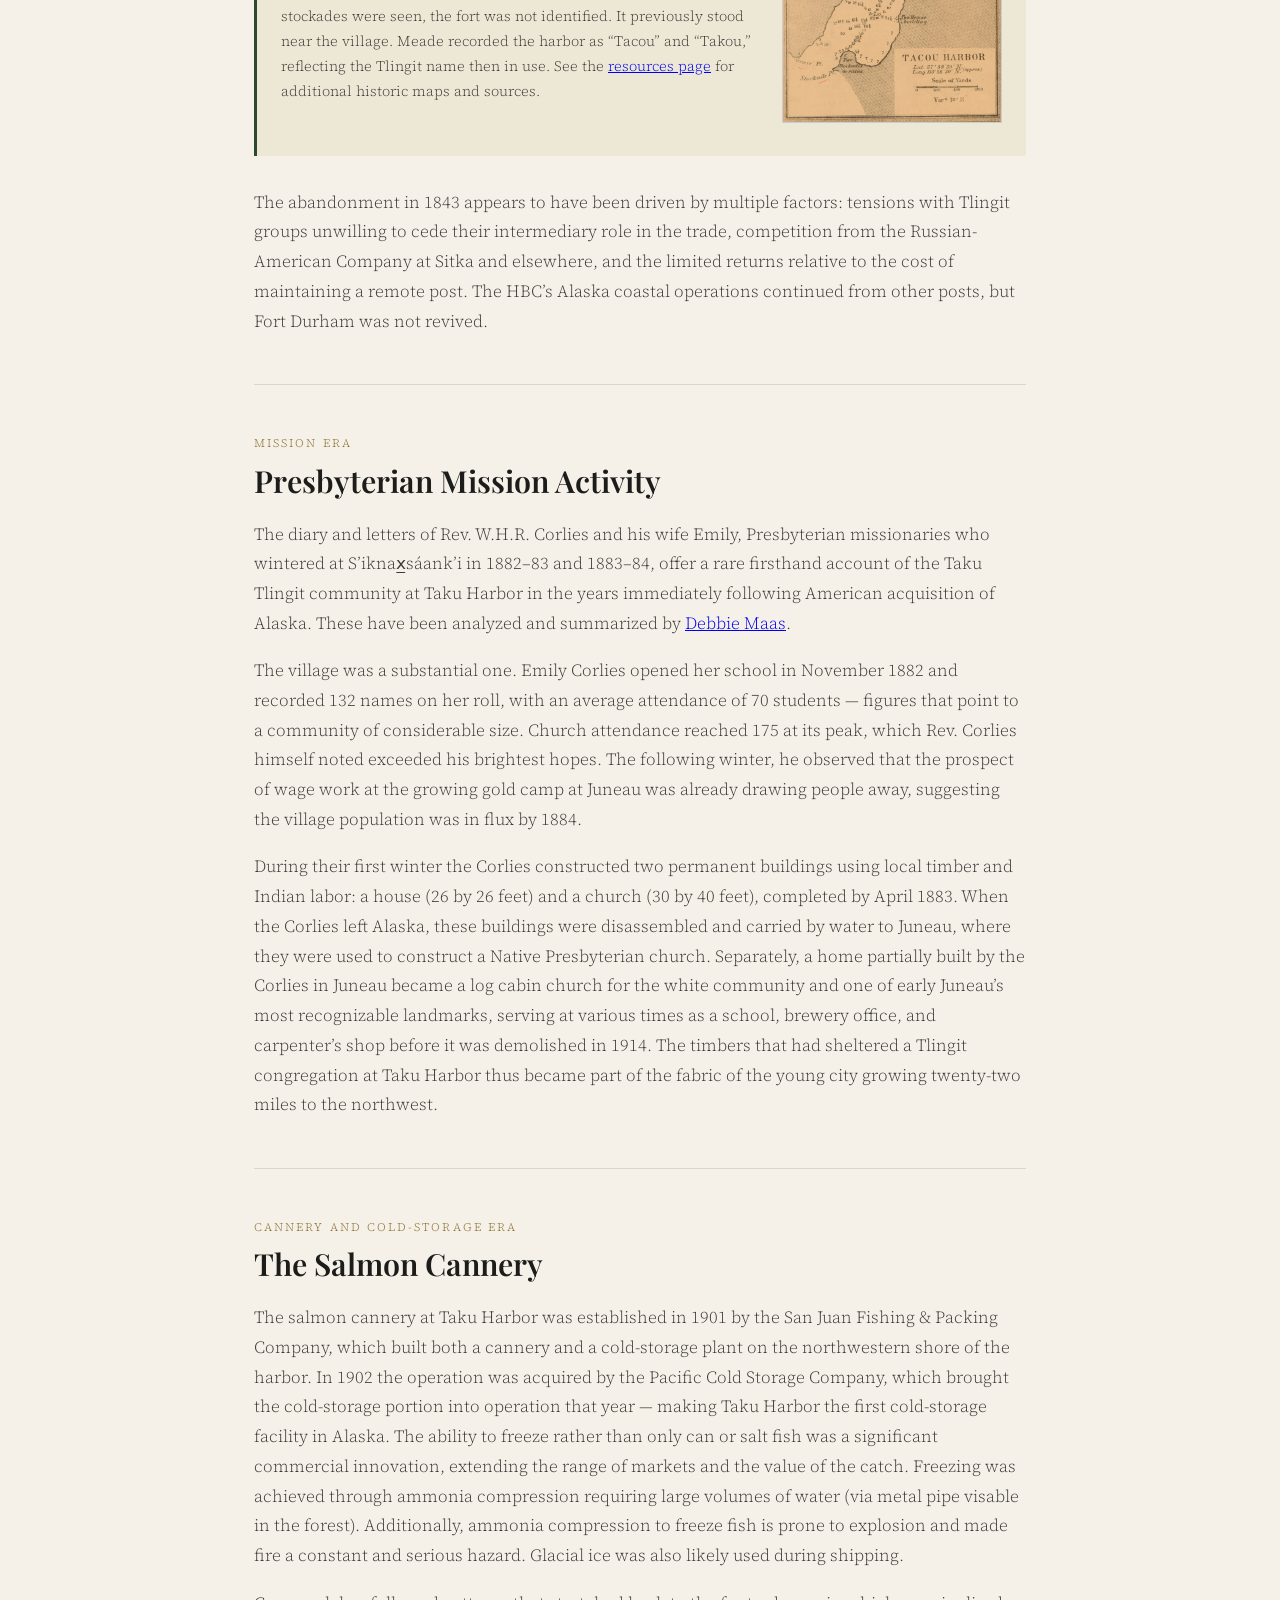
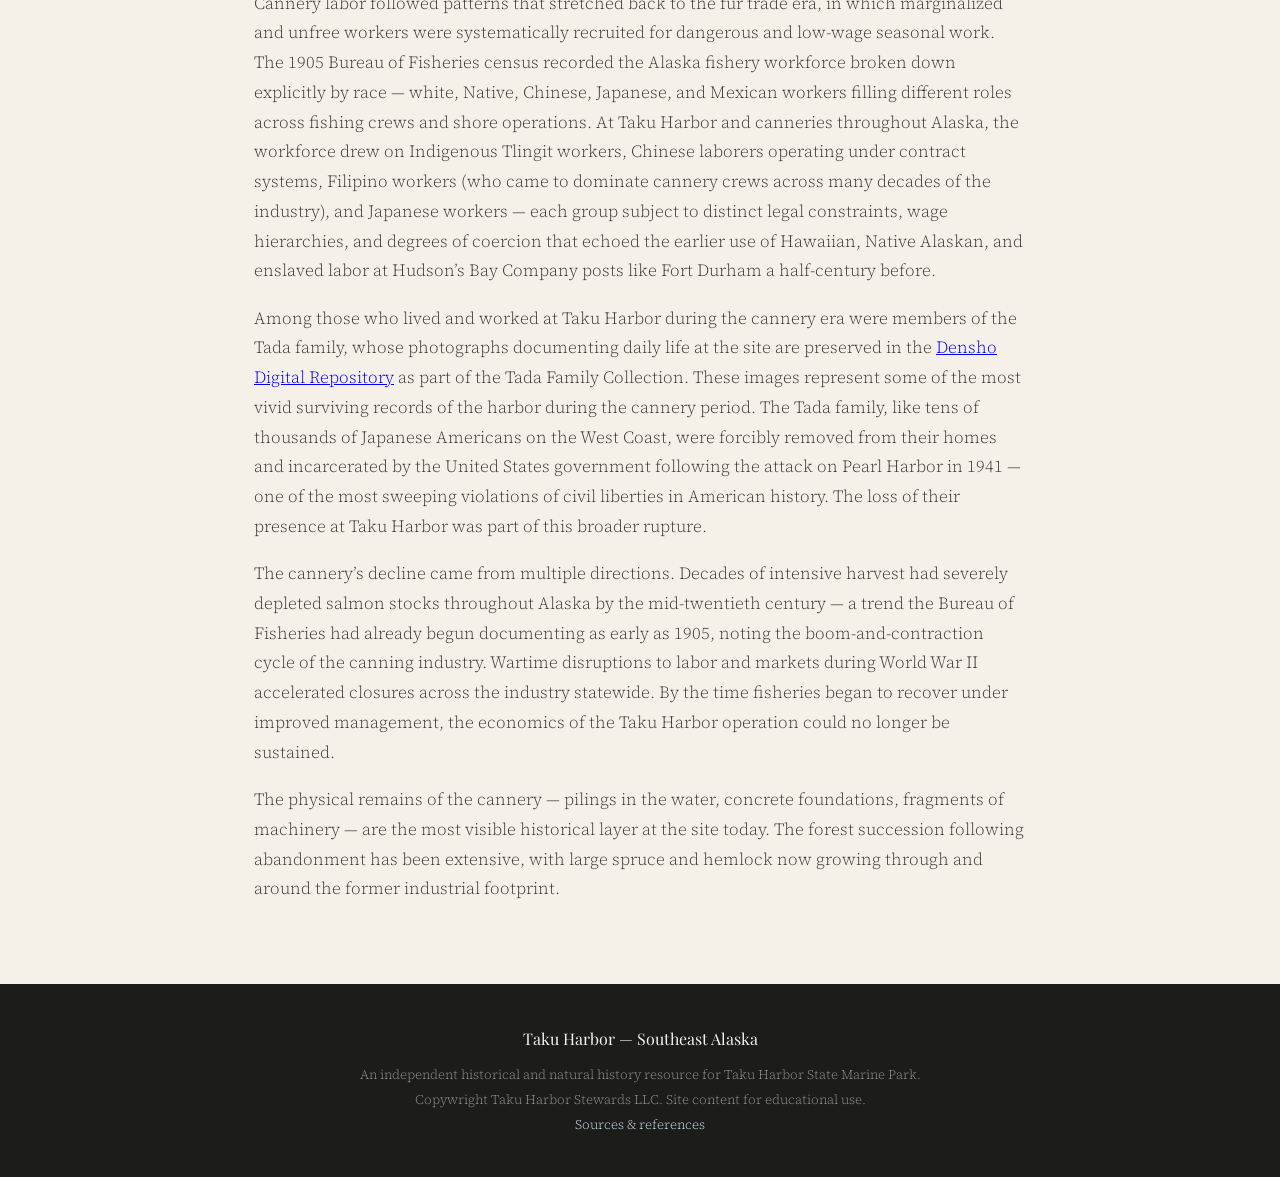
==== commit f29096d3: "Fix timeline date formatting in history.html" ====
--- a/history.html
+++ b/history.html
@@ -60,12 +60,12 @@
       <p>As part of what would become Sheldon Jackson&rsquo;s Alaska mission network, Presbyterian missionaries extend into Taku River and later conducting services at Taku Harbor. Church later reconstructed in Juneau as the Native Presbyterian church.</p>
     </div>
     <div class="timeline-item">
-      <p class="timeline-date"1901 to 1951</p>
+      <p class="timeline-date"1901 &ndash; 1951</p>
       <h3>Salmon cannery established</h3>
       <p>Large scale commercial salmon processing in Taku Harbor— San Juan Fishing & Packing Company, including first cold storage in Alaska (1901 to 1903), Pacific Cold Storage (1903 to 1905), Taku Alaskan Packing Company (1906), John L. Carlson & Company (1907 to 1911), Taku Canning & Cold Storage Company (1911 to 1917), Libby, McNeil & Libby (1918 to 1947), and dismantled in 1951.</p>
     </div>
     <div class="timeline-item">
-      <p class="timeline-date">1952 to 1983</p>
+      <p class="timeline-date"1952 &ndash; 1983</p>
       <h3>Cannery closes, transition to recreation</h3>
       <p>Like many canneries in southeast Alaska, the Taku Harbor facility eventually ceases operation as salmon stocks plummet from overfishing. Buildings deteriorate and forest begins to reclaim the site. Tiger Olsen, the last employee of Libby, maintains what remains with seasonal residents Father Hubbard and Gordon Meyer.</p>
     </div>
@@ -126,7 +126,7 @@
 
 <p>Cannery labor followed patterns that stretched back to the fur trade era, in which marginalized and unfree workers were systematically recruited for dangerous and low-wage seasonal work. The 1905 Bureau of Fisheries census recorded the Alaska fishery workforce broken down explicitly by race &mdash; white, Native, Chinese, Japanese, and Mexican workers filling different roles across fishing crews and shore operations. At Taku Harbor and canneries throughout Alaska, the workforce drew on Indigenous Tlingit workers, Chinese laborers operating under contract systems, Filipino workers (who came to dominate cannery crews across many decades of the industry), and Japanese workers &mdash; each group subject to distinct legal constraints, wage hierarchies, and degrees of coercion that echoed the earlier use of Hawaiian, Native Alaskan, and enslaved labor at Hudson&rsquo;s Bay Company posts like Fort Durham a half-century before.</p>
 
-<p>Among those who lived and worked at Taku Harbor during the cannery era were members of the Tada family, whose photographs documenting daily life at the site are preserved in the <a href="https://densho.org" target="_blank">Densho Digital Repository</a> as part of the Tada Family Collection. These images represent some of the most vivid surviving records of the harbor during the cannery period. The Tada family, like tens of thousands of Japanese Americans on the West Coast, were forcibly removed from their homes and incarcerated by the United States government following the attack on Pearl Harbor in 1941 &mdash; one of the most sweeping violations of civil liberties in American history. The loss of their presence at Taku Harbor was part of this broader rupture.</p>
+<p>Among those who lived and worked at Taku Harbor during the cannery era were members of the Tada family, whose photographs documenting daily life at the site are preserved in the <a href="https://ddr.densho.org/ddr-densho-540-26/" target="_blank">Densho Digital Repository</a> as part of the Tada Family Collection. These images represent some of the most vivid surviving records of the harbor during the cannery period. The Tada family, like tens of thousands of Japanese Americans on the West Coast, were forcibly removed from their homes and incarcerated by the United States government following the attack on Pearl Harbor in 1941 &mdash; one of the most sweeping violations of civil liberties in American history. The loss of their presence at Taku Harbor was part of this broader rupture.</p>
 
 <p>The cannery&rsquo;s decline came from multiple directions. Decades of intensive harvest had severely depleted salmon stocks throughout Alaska by the mid-twentieth century &mdash; a trend the Bureau of Fisheries had already begun documenting as early as 1905, noting the boom-and-contraction cycle of the canning industry. Wartime disruptions to labor and markets during World War II accelerated closures across the industry statewide. By the time fisheries began to recover under improved management, the economics of the Taku Harbor operation could no longer be sustained.</p>
 
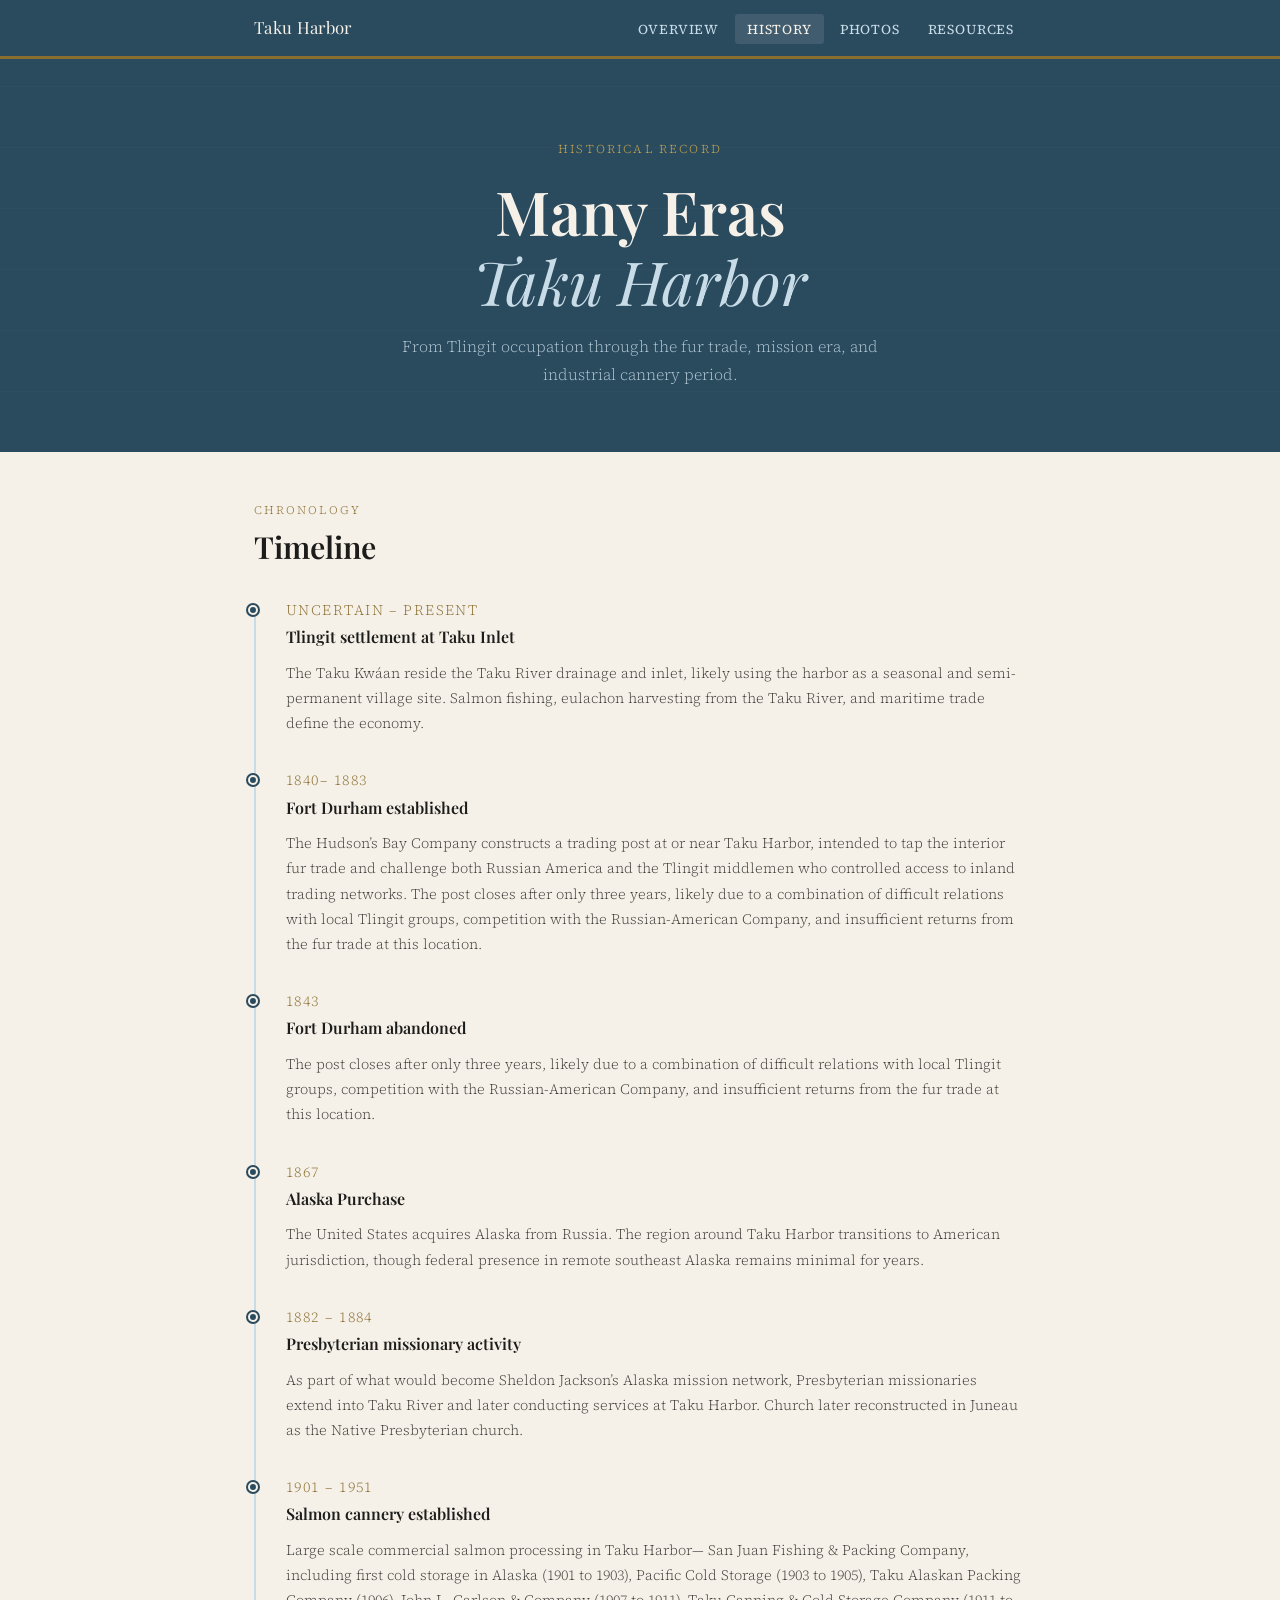
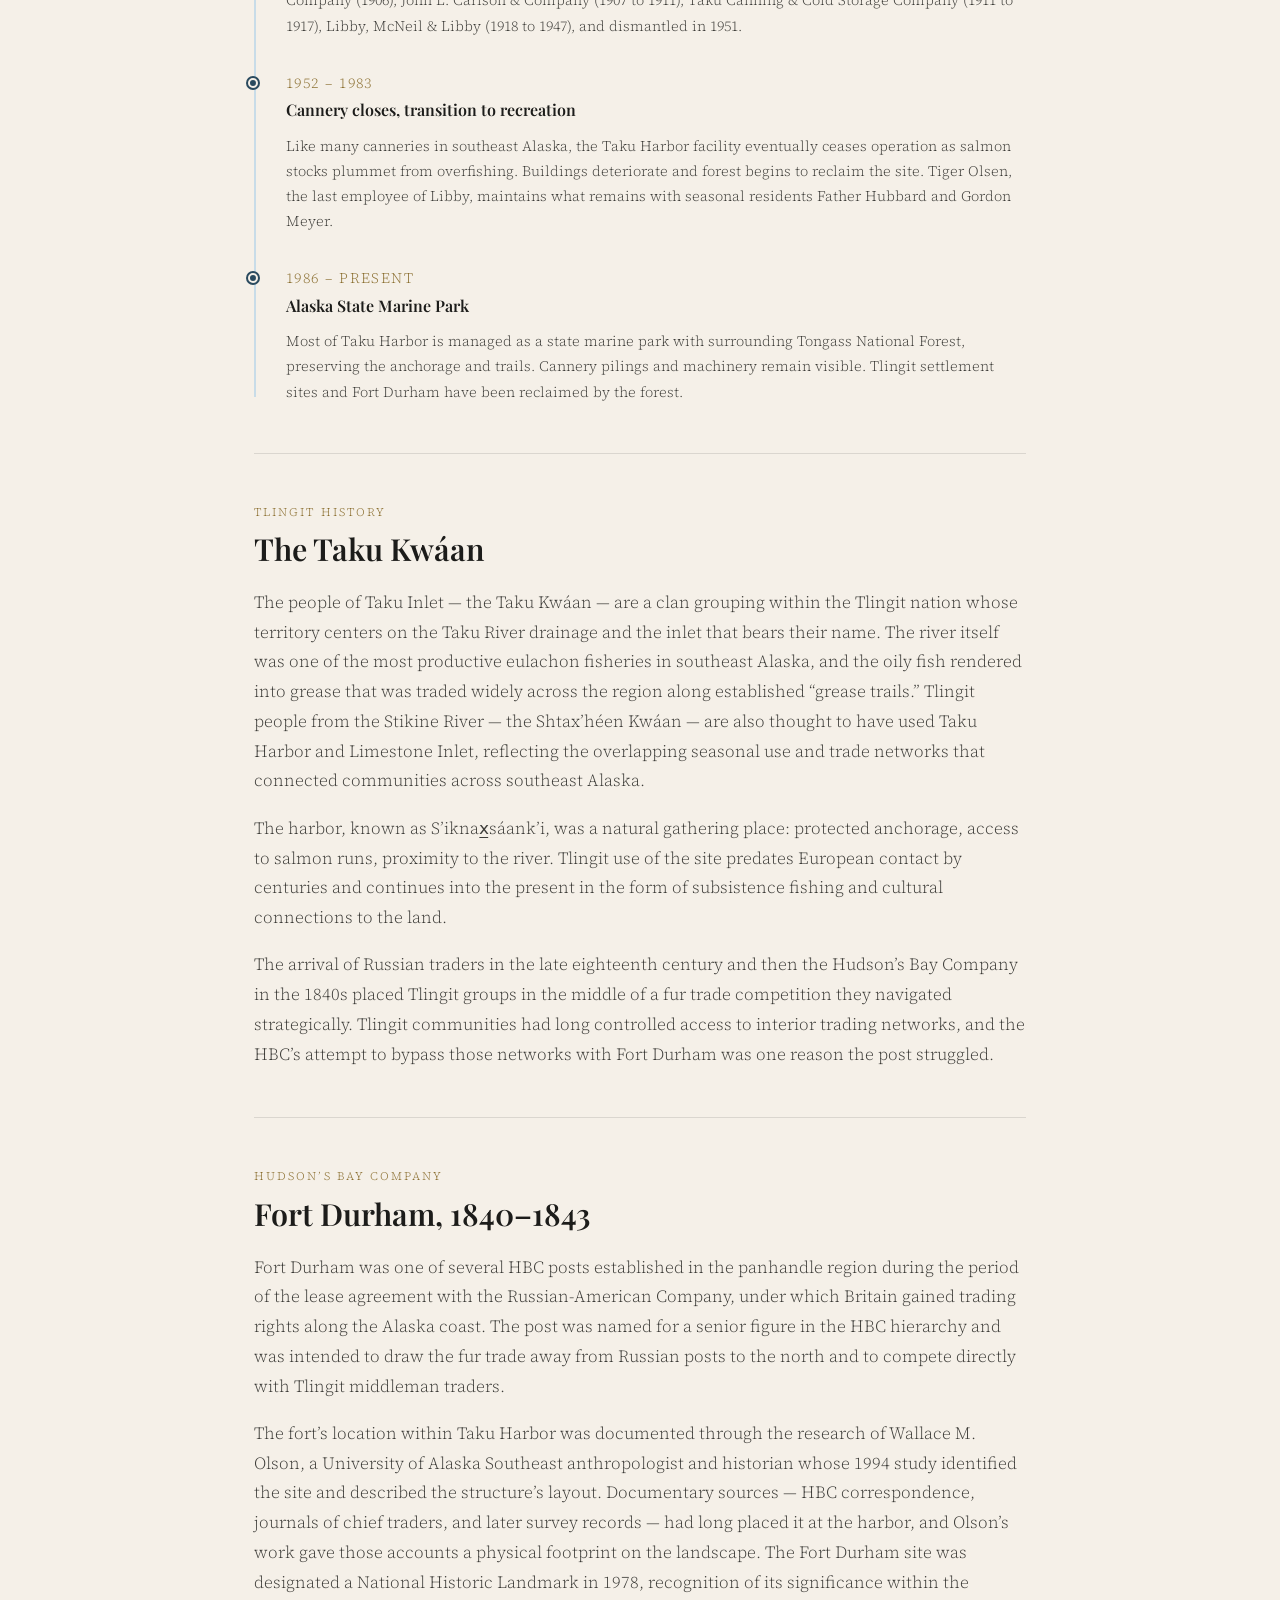
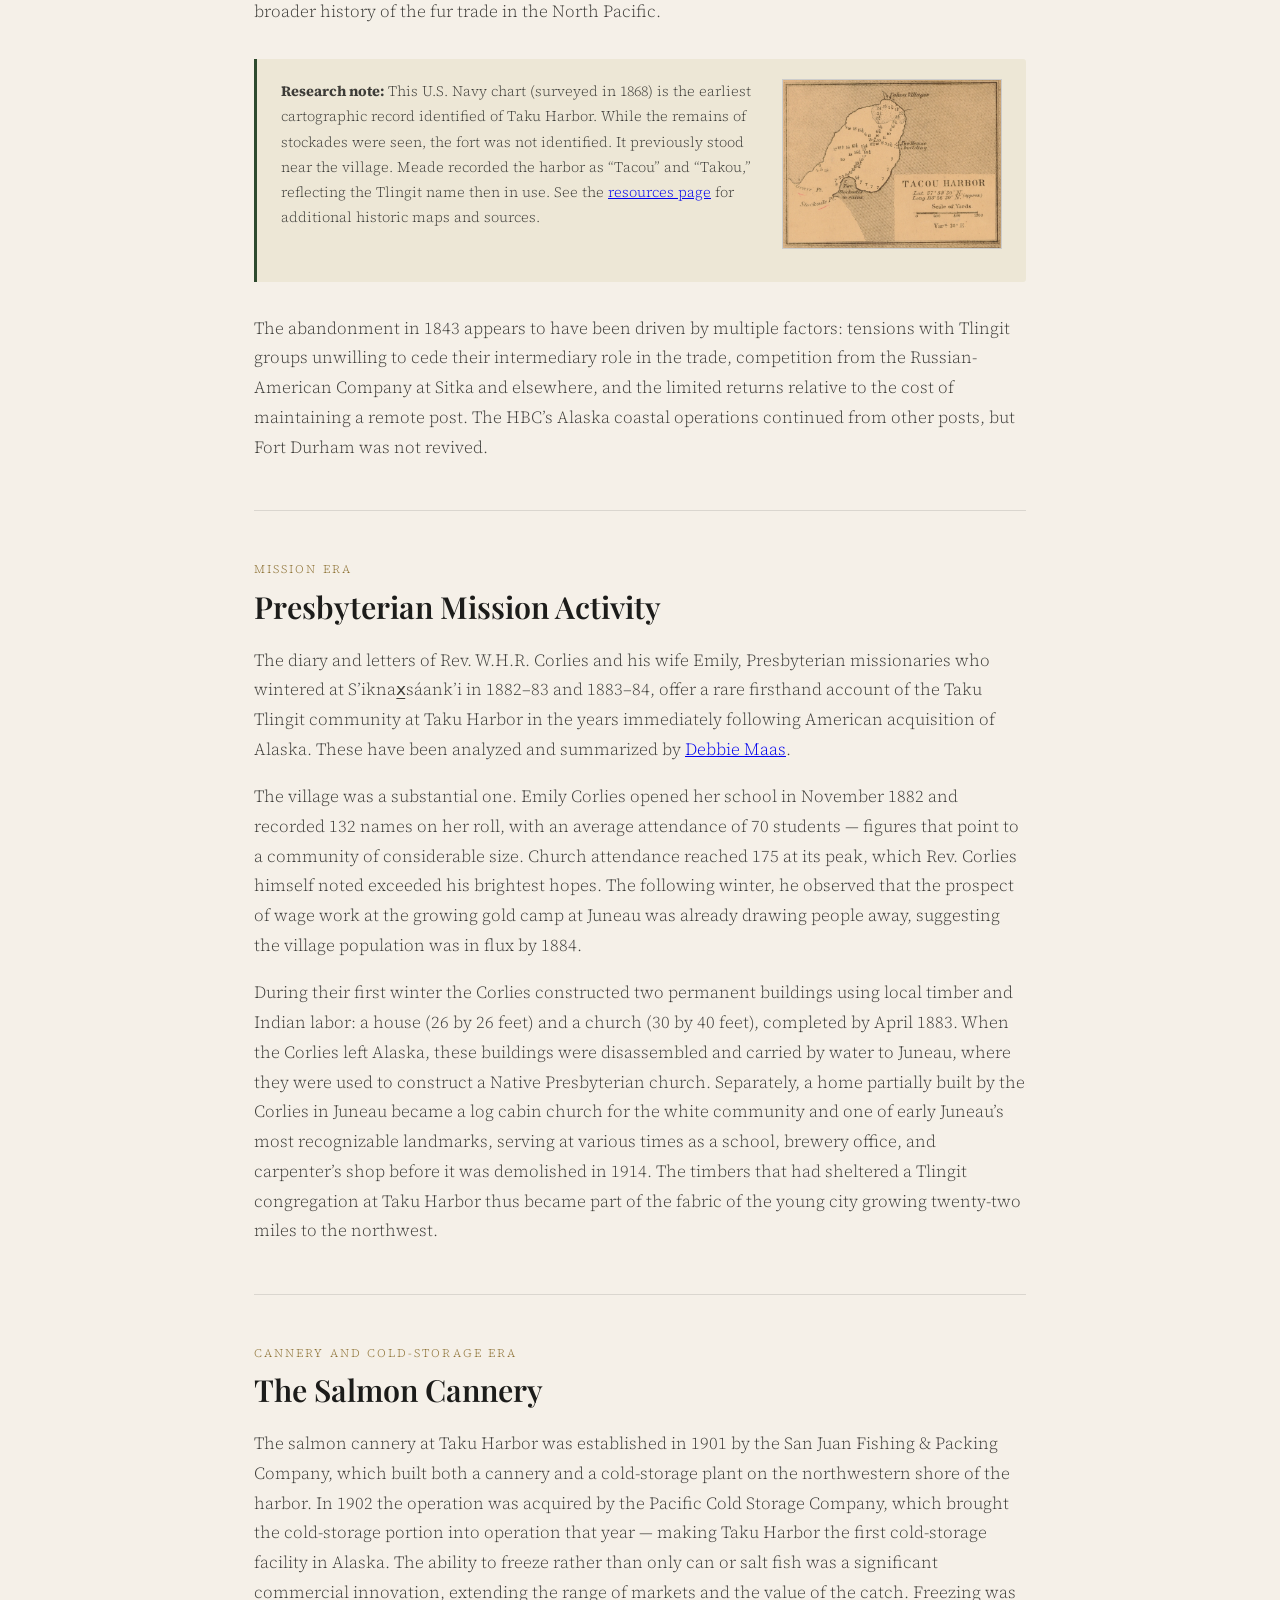
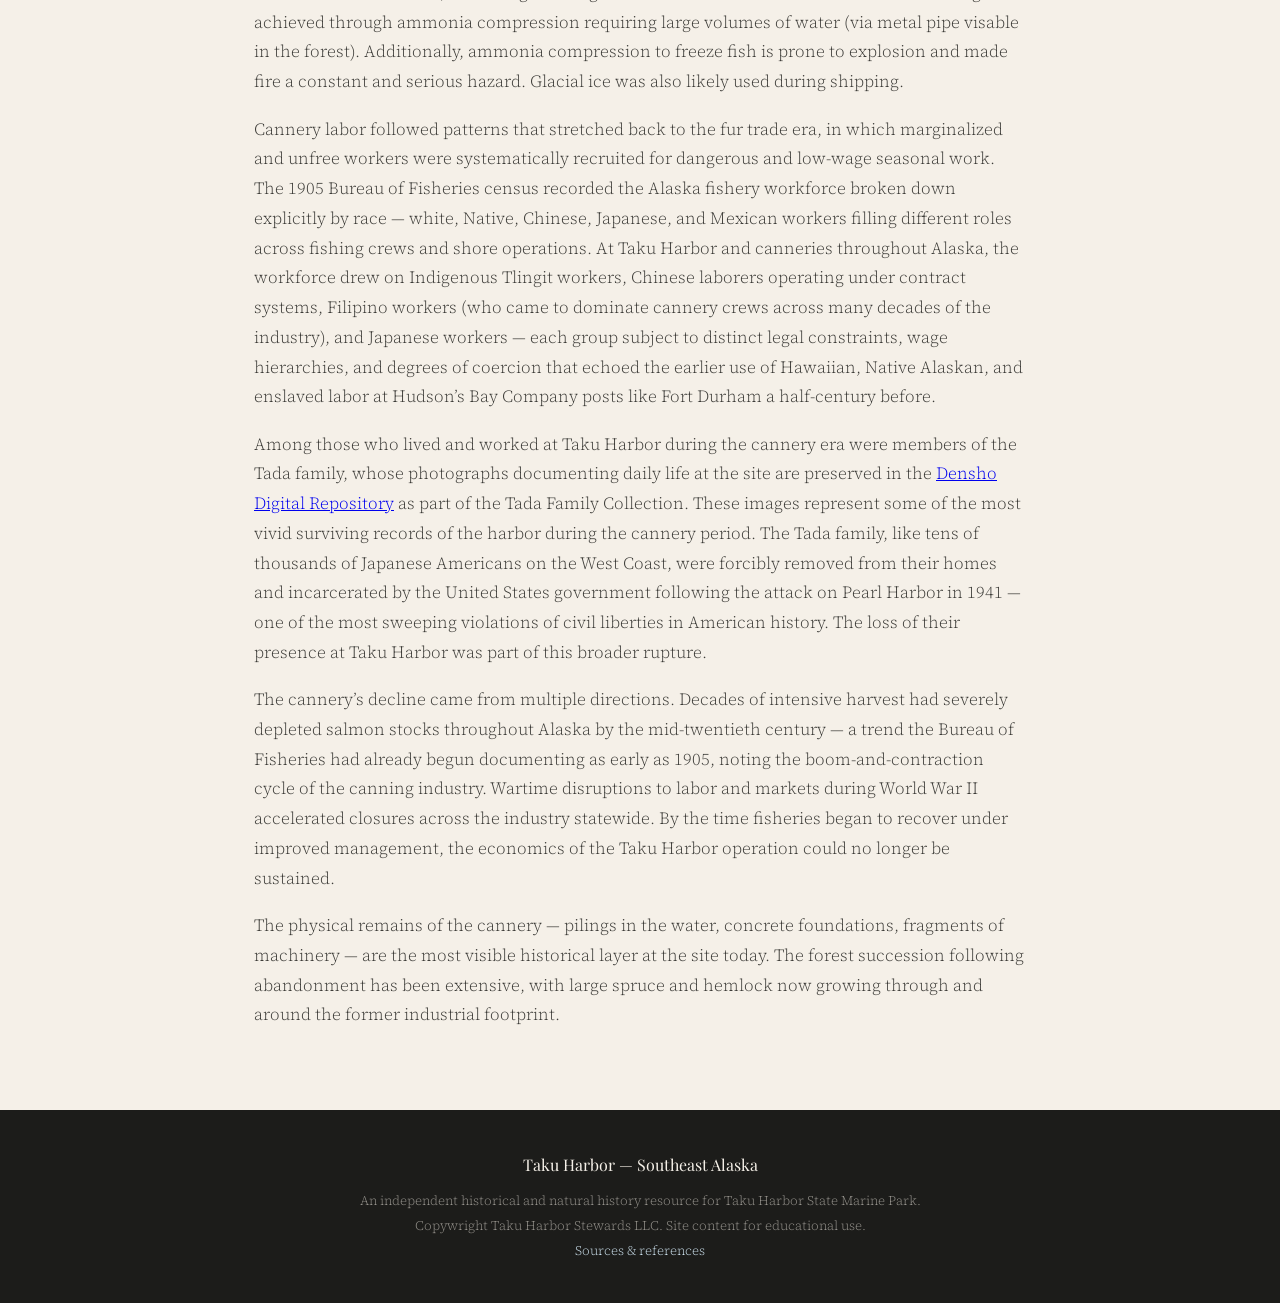
==== commit 18cc08b3: "Update timeline dates and descriptions in history.html" ====
--- a/history.html
+++ b/history.html
@@ -35,14 +35,14 @@
 
   <div class="timeline">
     <div class="timeline-item">
-      <p class="timeline-date">Precontact &ndash; present</p>
+      <p class="timeline-date">Uncertain &ndash; present</p>
       <h3>Tlingit settlement at Taku Inlet</h3>
-      <p>The Taku Kwáan occupy the Taku River drainage and inlet, using the harbor as a seasonal and semi-permanent village site. Salmon fishing, eulachon harvesting from the Taku River, and maritime trade define the economy.</p>
+      <p>The Taku Kwáan reside the Taku River drainage and inlet, likely using the harbor as a seasonal and semi-permanent village site. Salmon fishing, eulachon harvesting from the Taku River, and maritime trade define the economy.</p>
     </div>
     <div class="timeline-item">
-      <p class="timeline-date">1840</p>
+      <p class="timeline-date">1840&ndash; 1883</p>
       <h3>Fort Durham established</h3>
-      <p>The Hudson&rsquo;s Bay Company constructs a trading post at or near Taku Harbor, intended to tap the interior fur trade and challenge both Russian America and the Tlingit middlemen who controlled access to inland trading networks.</p>
+      <p>The Hudson&rsquo;s Bay Company constructs a trading post at or near Taku Harbor, intended to tap the interior fur trade and challenge both Russian America and the Tlingit middlemen who controlled access to inland trading networks. The post closes after only three years, likely due to a combination of difficult relations with local Tlingit groups, competition with the Russian-American Company, and insufficient returns from the fur trade at this location.</p>
     </div>
     <div class="timeline-item">
       <p class="timeline-date">1843</p>
@@ -60,17 +60,17 @@
       <p>As part of what would become Sheldon Jackson&rsquo;s Alaska mission network, Presbyterian missionaries extend into Taku River and later conducting services at Taku Harbor. Church later reconstructed in Juneau as the Native Presbyterian church.</p>
     </div>
     <div class="timeline-item">
-      <p class="timeline-date"1901 &ndash; 1951</p>
+      <p class="timeline-date">1901 &ndash; 1951</p>
       <h3>Salmon cannery established</h3>
       <p>Large scale commercial salmon processing in Taku Harbor— San Juan Fishing & Packing Company, including first cold storage in Alaska (1901 to 1903), Pacific Cold Storage (1903 to 1905), Taku Alaskan Packing Company (1906), John L. Carlson & Company (1907 to 1911), Taku Canning & Cold Storage Company (1911 to 1917), Libby, McNeil & Libby (1918 to 1947), and dismantled in 1951.</p>
     </div>
     <div class="timeline-item">
-      <p class="timeline-date"1952 &ndash; 1983</p>
+      <p class="timeline-date">1952 &ndash; 1983</p>
       <h3>Cannery closes, transition to recreation</h3>
       <p>Like many canneries in southeast Alaska, the Taku Harbor facility eventually ceases operation as salmon stocks plummet from overfishing. Buildings deteriorate and forest begins to reclaim the site. Tiger Olsen, the last employee of Libby, maintains what remains with seasonal residents Father Hubbard and Gordon Meyer.</p>
     </div>
     <div class="timeline-item">
-      <p class="timeline-date"1986 to Present</p>
+      <p class="timeline-date">1986 &ndash; Present</p>
       <h3>Alaska State Marine Park</h3>
       <p>Most of Taku Harbor is managed as a state marine park with surrounding Tongass National Forest, preserving the anchorage and trails. Cannery pilings and machinery remain visible. Tlingit settlement sites and Fort Durham have been reclaimed by the forest.</p>
     </div>
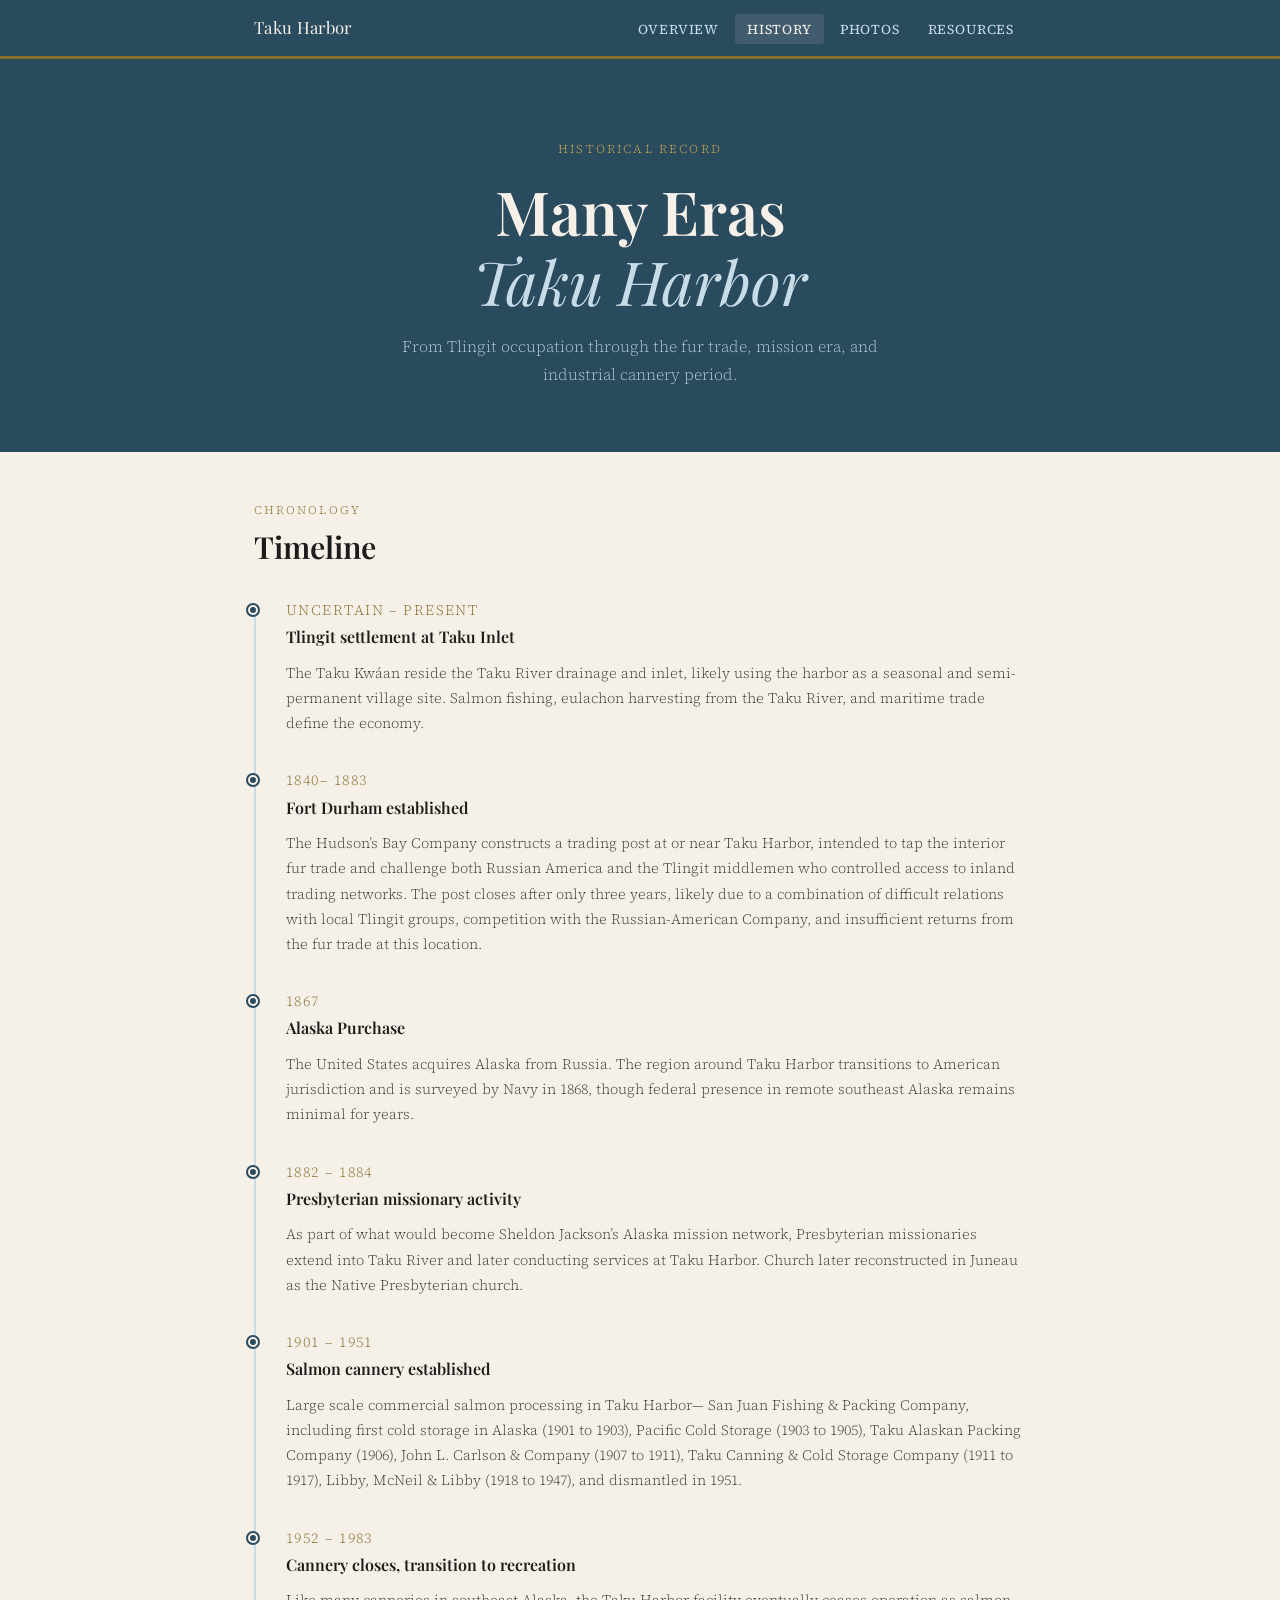
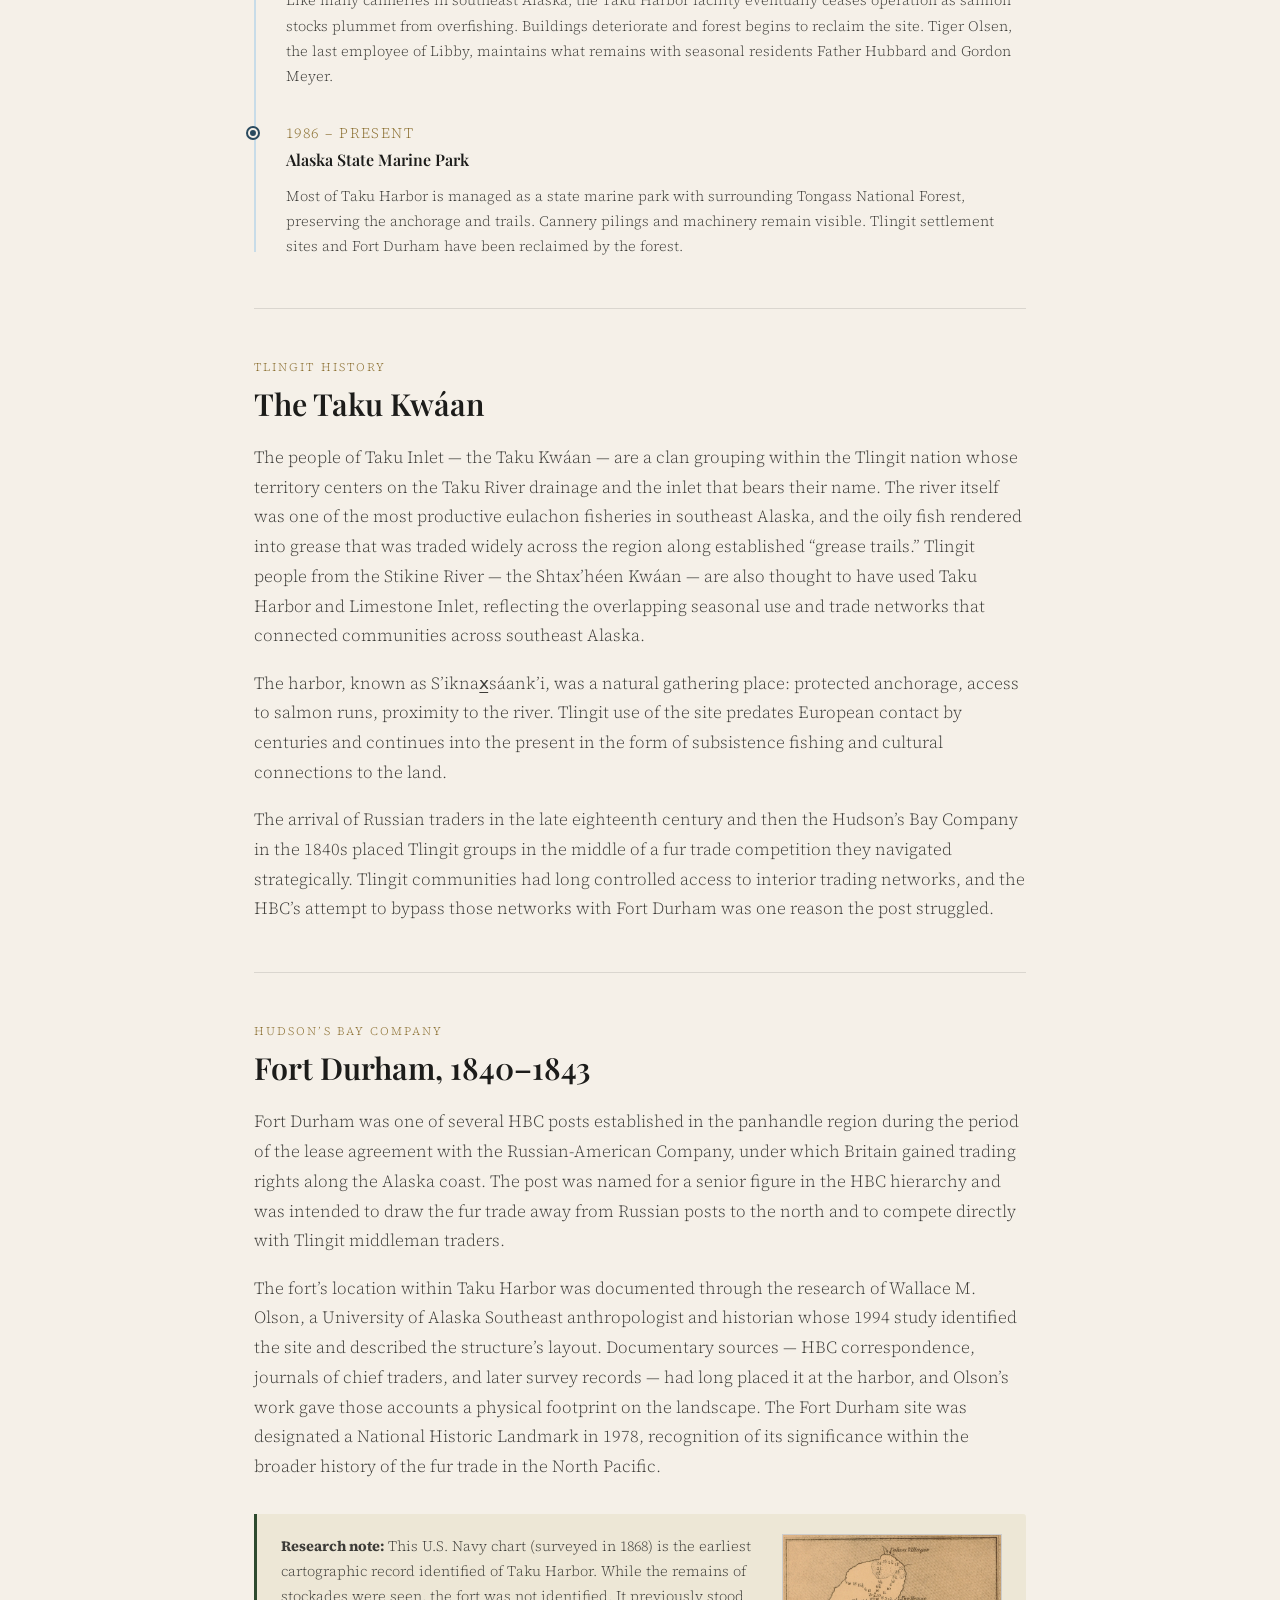
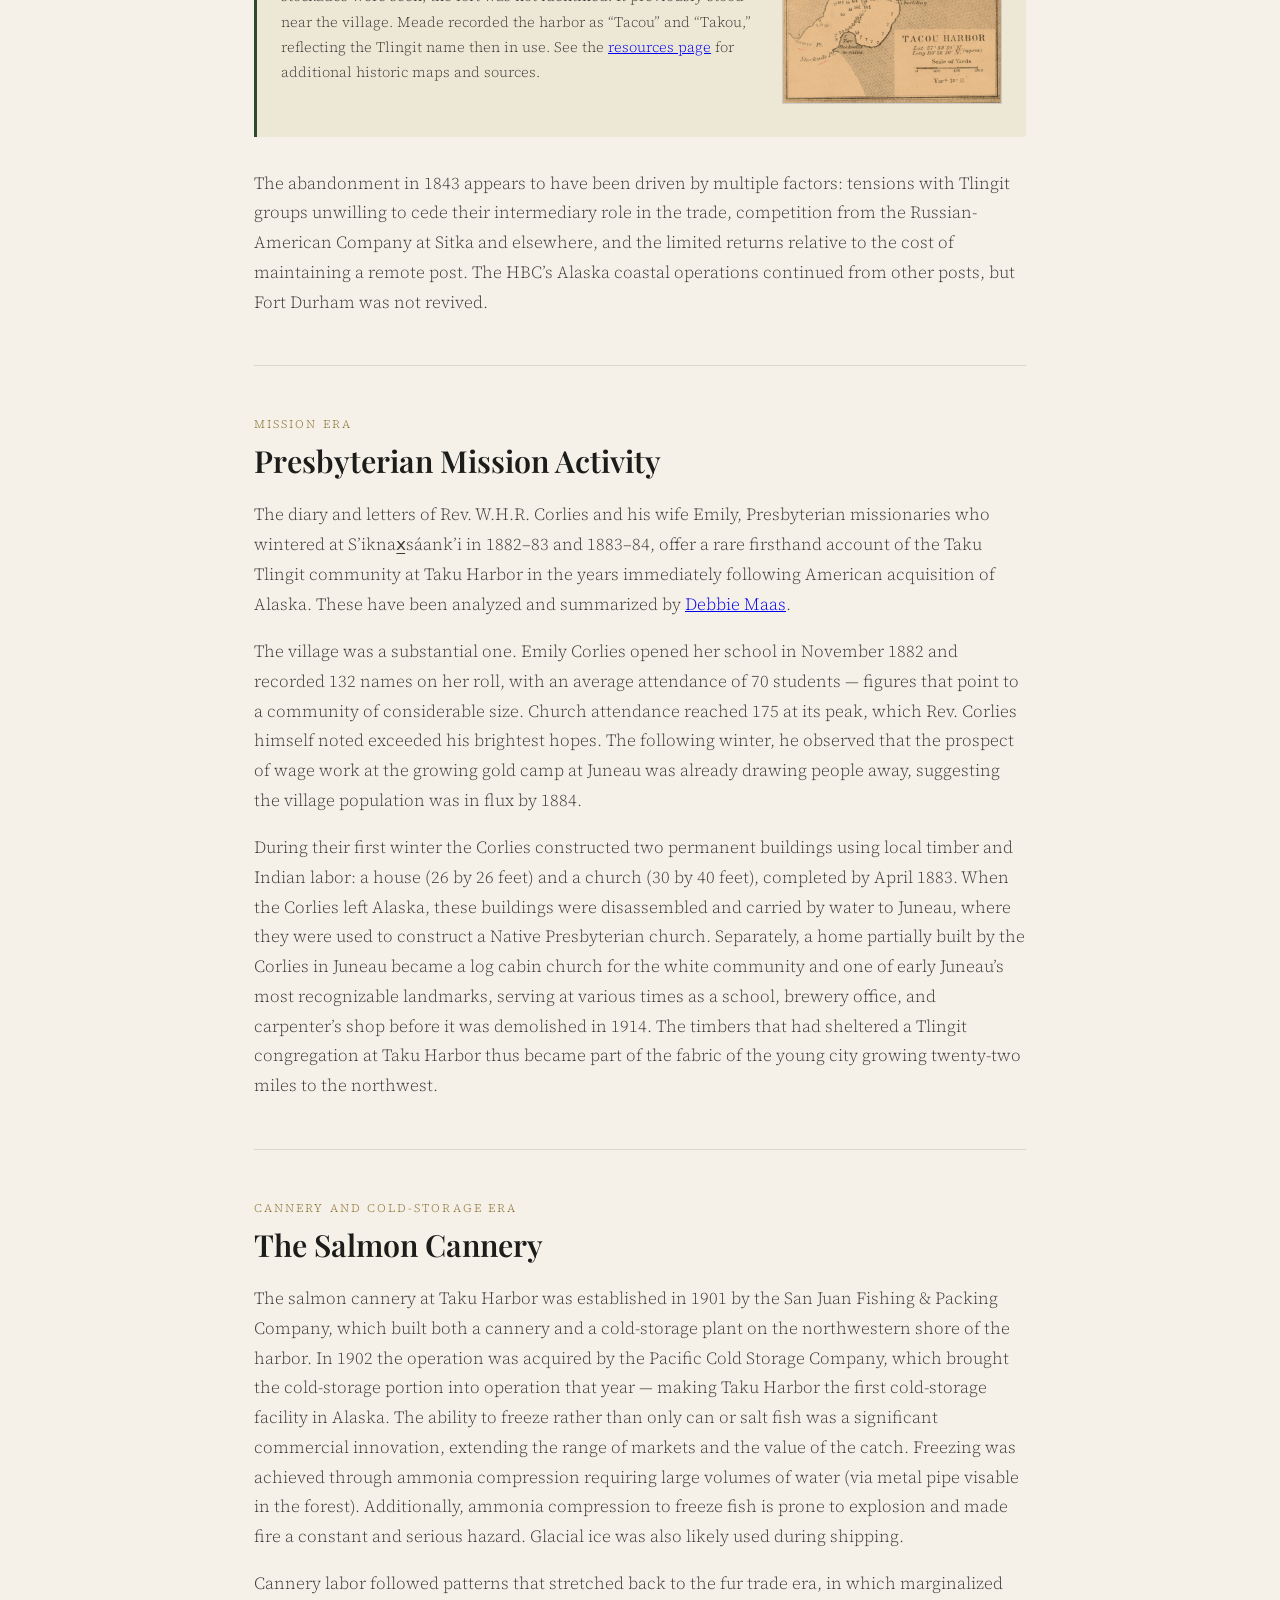
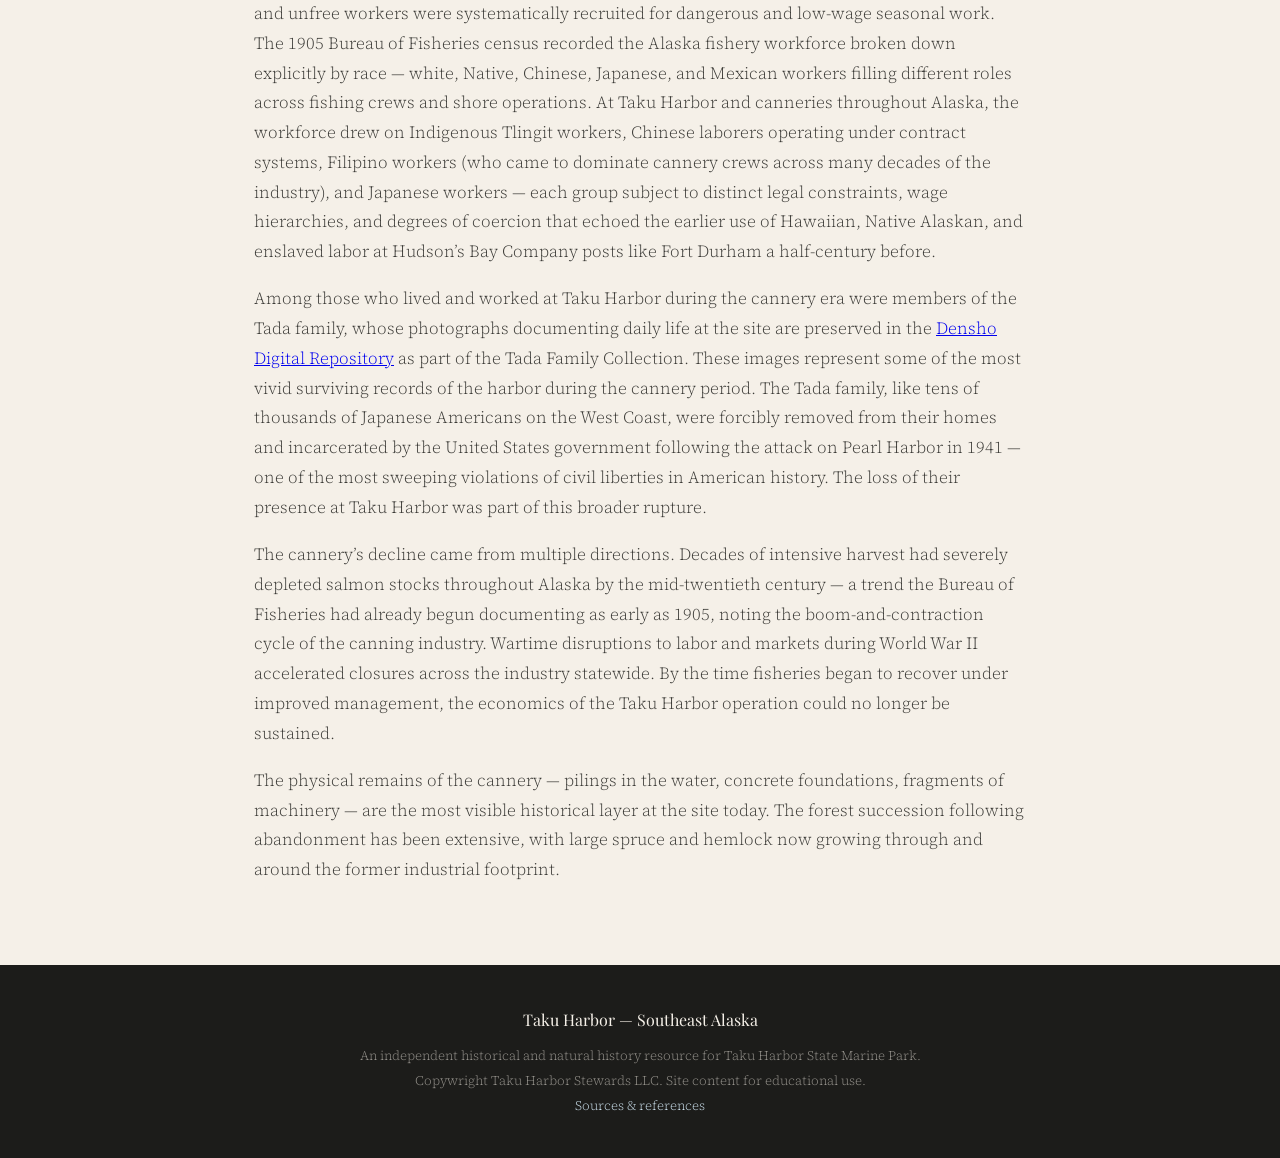
==== commit 34600b10: "Update historical events in timeline Removed details about Fort Durham's abandonment and added infor" ====
--- a/history.html
+++ b/history.html
@@ -45,14 +45,9 @@
       <p>The Hudson&rsquo;s Bay Company constructs a trading post at or near Taku Harbor, intended to tap the interior fur trade and challenge both Russian America and the Tlingit middlemen who controlled access to inland trading networks. The post closes after only three years, likely due to a combination of difficult relations with local Tlingit groups, competition with the Russian-American Company, and insufficient returns from the fur trade at this location.</p>
     </div>
     <div class="timeline-item">
-      <p class="timeline-date">1843</p>
-      <h3>Fort Durham abandoned</h3>
-      <p>The post closes after only three years, likely due to a combination of difficult relations with local Tlingit groups, competition with the Russian-American Company, and insufficient returns from the fur trade at this location.</p>
-    </div>
-    <div class="timeline-item">
       <p class="timeline-date">1867</p>
       <h3>Alaska Purchase</h3>
-      <p>The United States acquires Alaska from Russia. The region around Taku Harbor transitions to American jurisdiction, though federal presence in remote southeast Alaska remains minimal for years.</p>
+      <p>The United States acquires Alaska from Russia. The region around Taku Harbor transitions to American jurisdiction and is surveyed by Navy in 1868, though federal presence in remote southeast Alaska remains minimal for years.</p>
     </div>
     <div class="timeline-item">
       <p class="timeline-date">1882 &ndash; 1884</p>
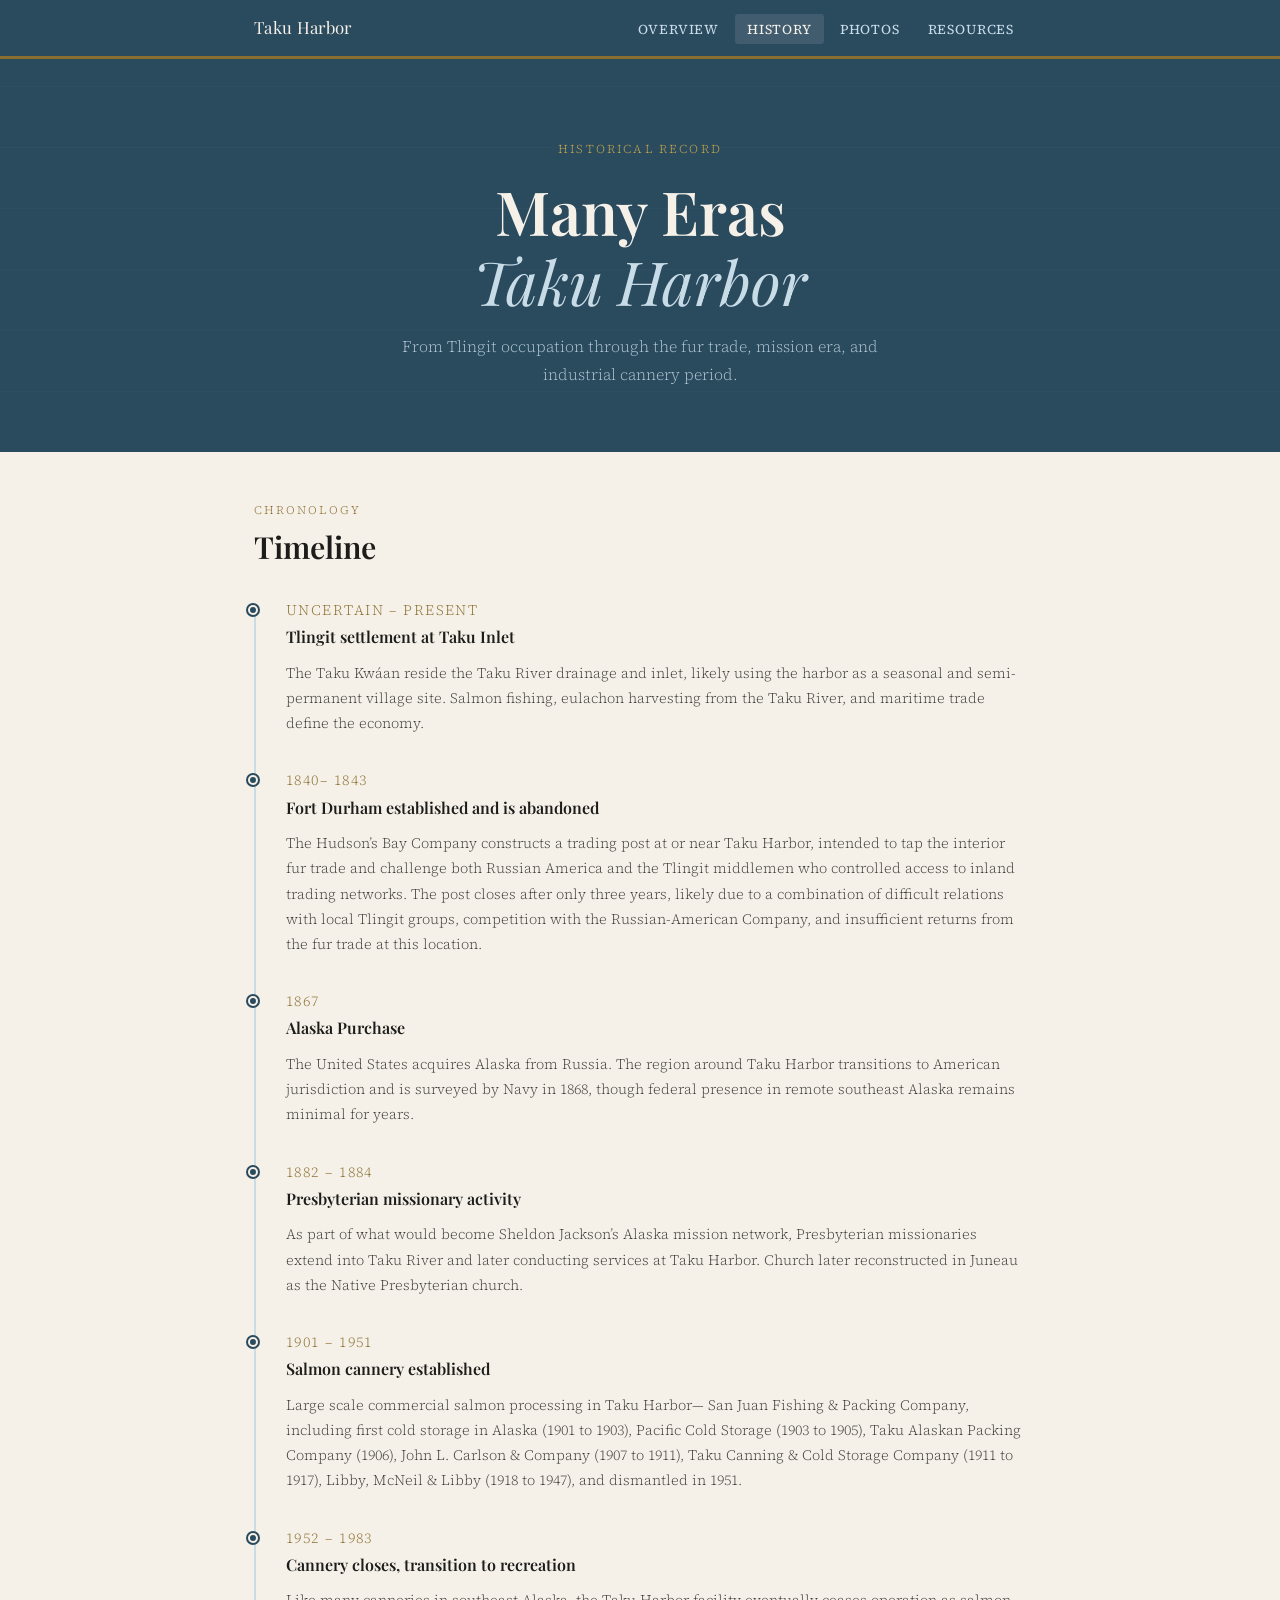
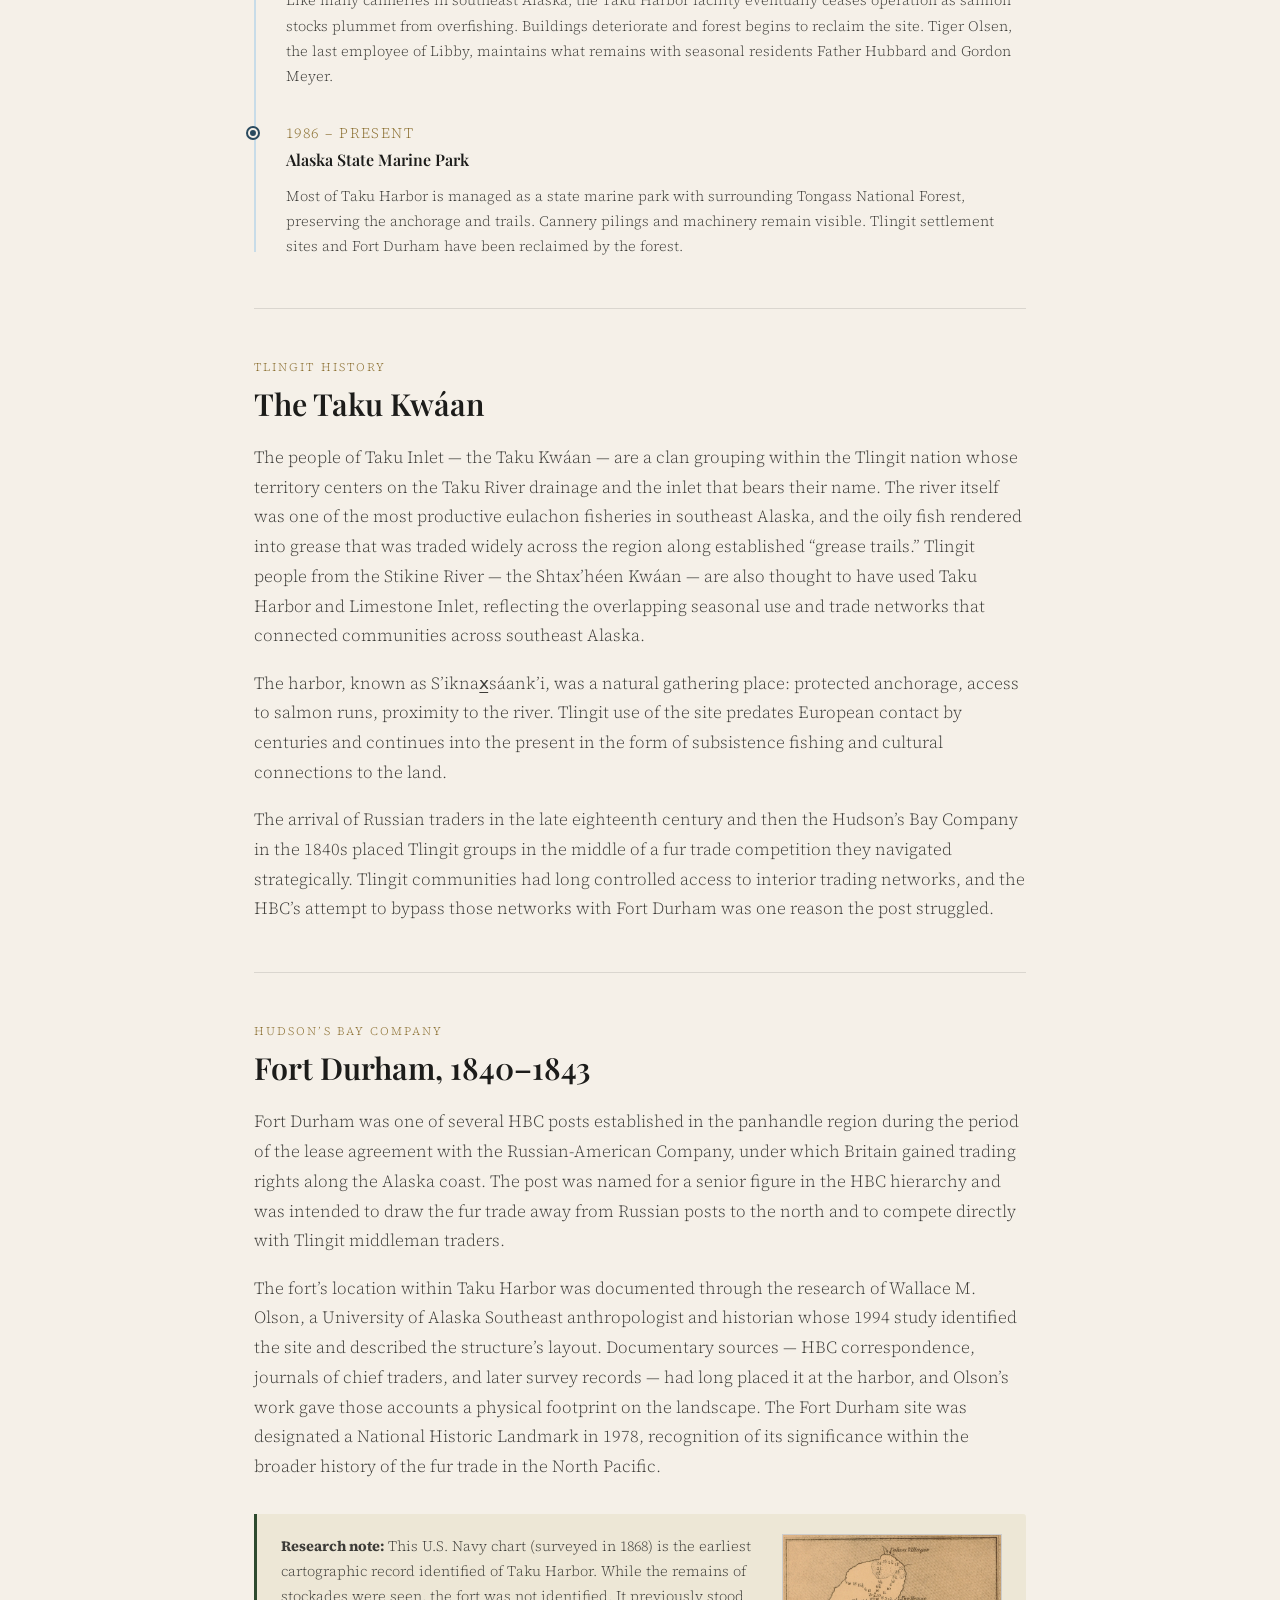
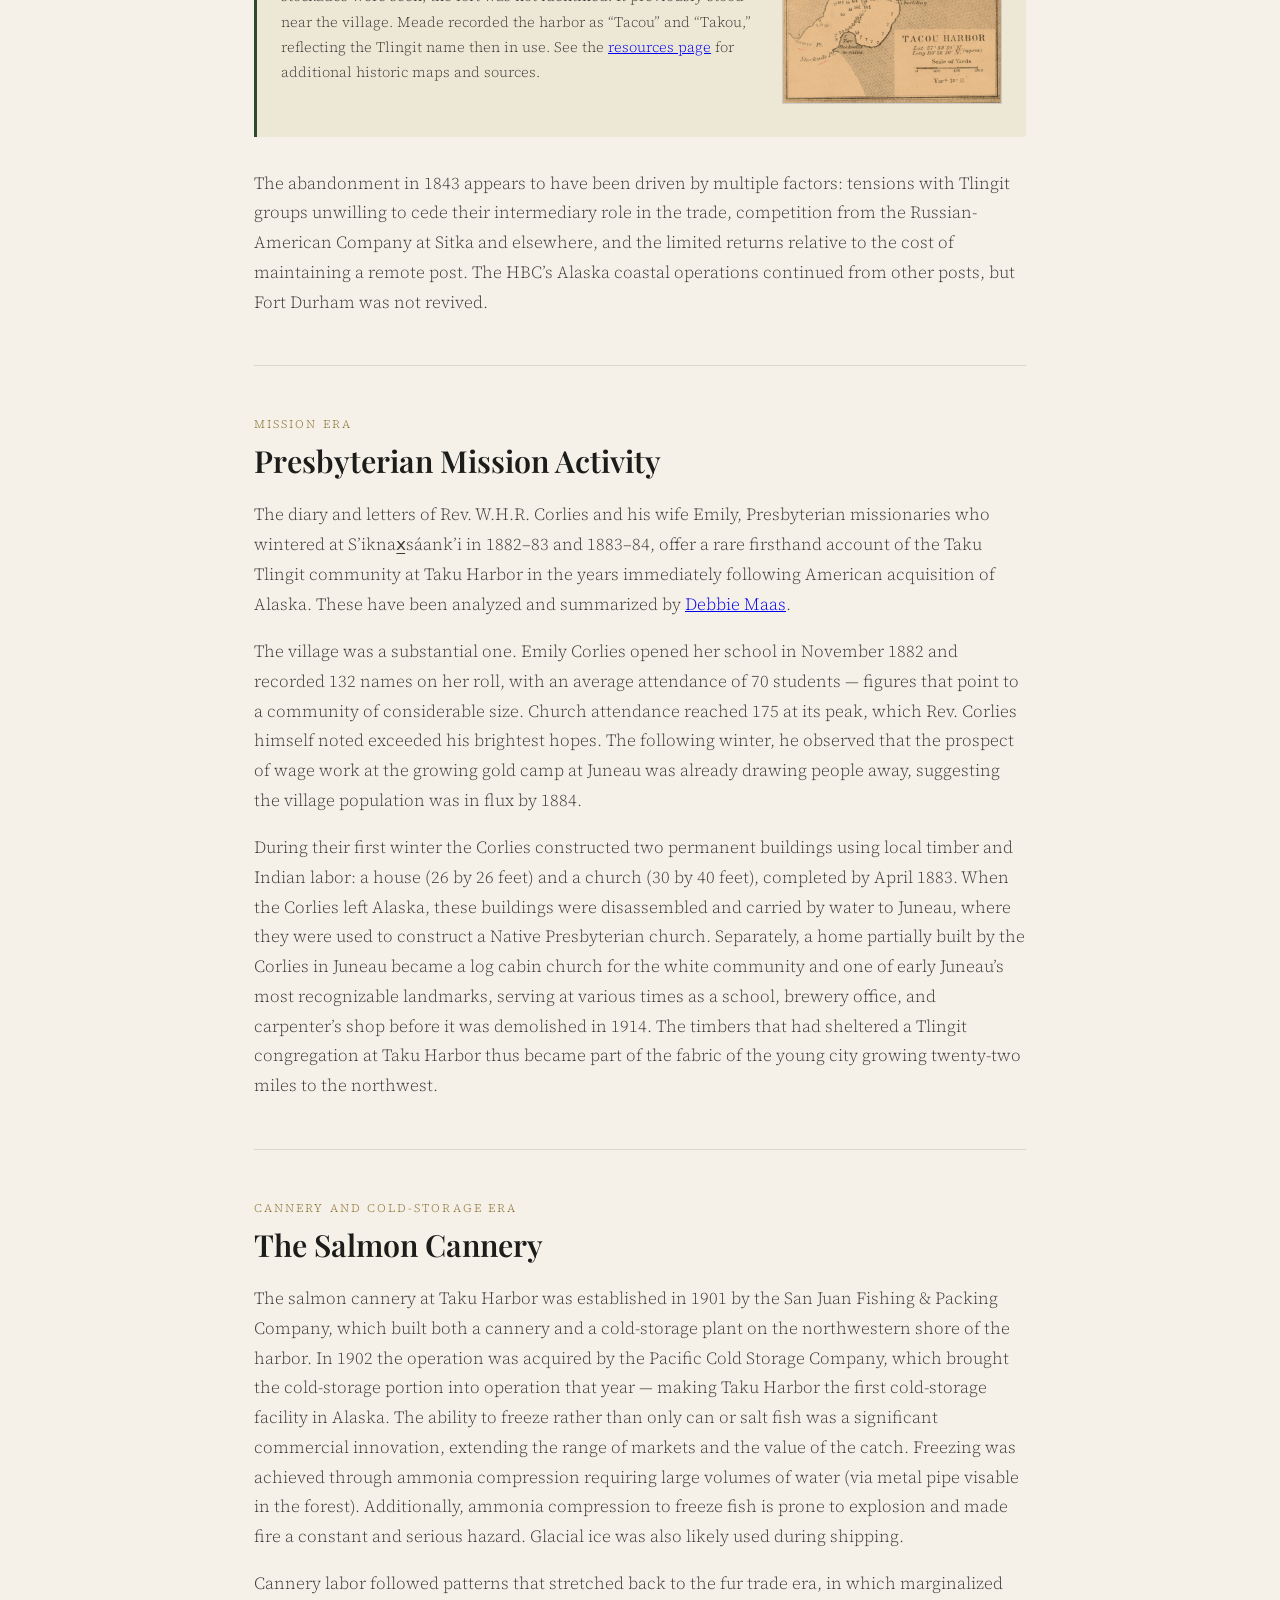
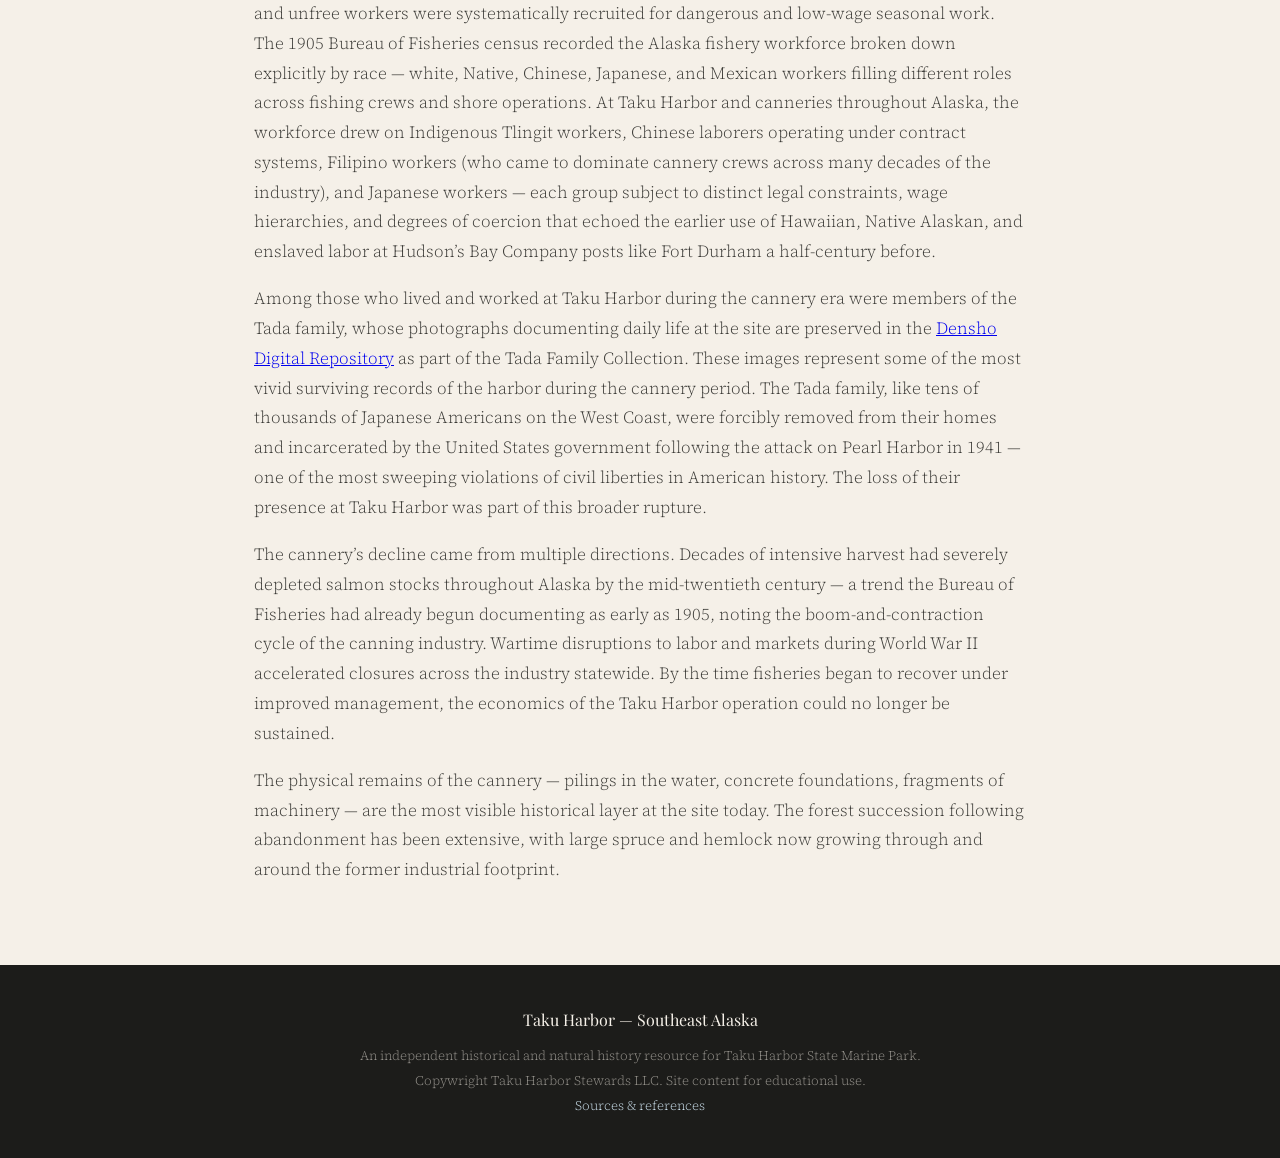
==== commit da05532d: "Update Fort Durham timeline dates and description" ====
--- a/history.html
+++ b/history.html
@@ -40,8 +40,8 @@
       <p>The Taku Kwáan reside the Taku River drainage and inlet, likely using the harbor as a seasonal and semi-permanent village site. Salmon fishing, eulachon harvesting from the Taku River, and maritime trade define the economy.</p>
     </div>
     <div class="timeline-item">
-      <p class="timeline-date">1840&ndash; 1883</p>
-      <h3>Fort Durham established</h3>
+      <p class="timeline-date">1840&ndash; 1843</p>
+      <h3>Fort Durham established and is abandoned</h3>
       <p>The Hudson&rsquo;s Bay Company constructs a trading post at or near Taku Harbor, intended to tap the interior fur trade and challenge both Russian America and the Tlingit middlemen who controlled access to inland trading networks. The post closes after only three years, likely due to a combination of difficult relations with local Tlingit groups, competition with the Russian-American Company, and insufficient returns from the fur trade at this location.</p>
     </div>
     <div class="timeline-item">
